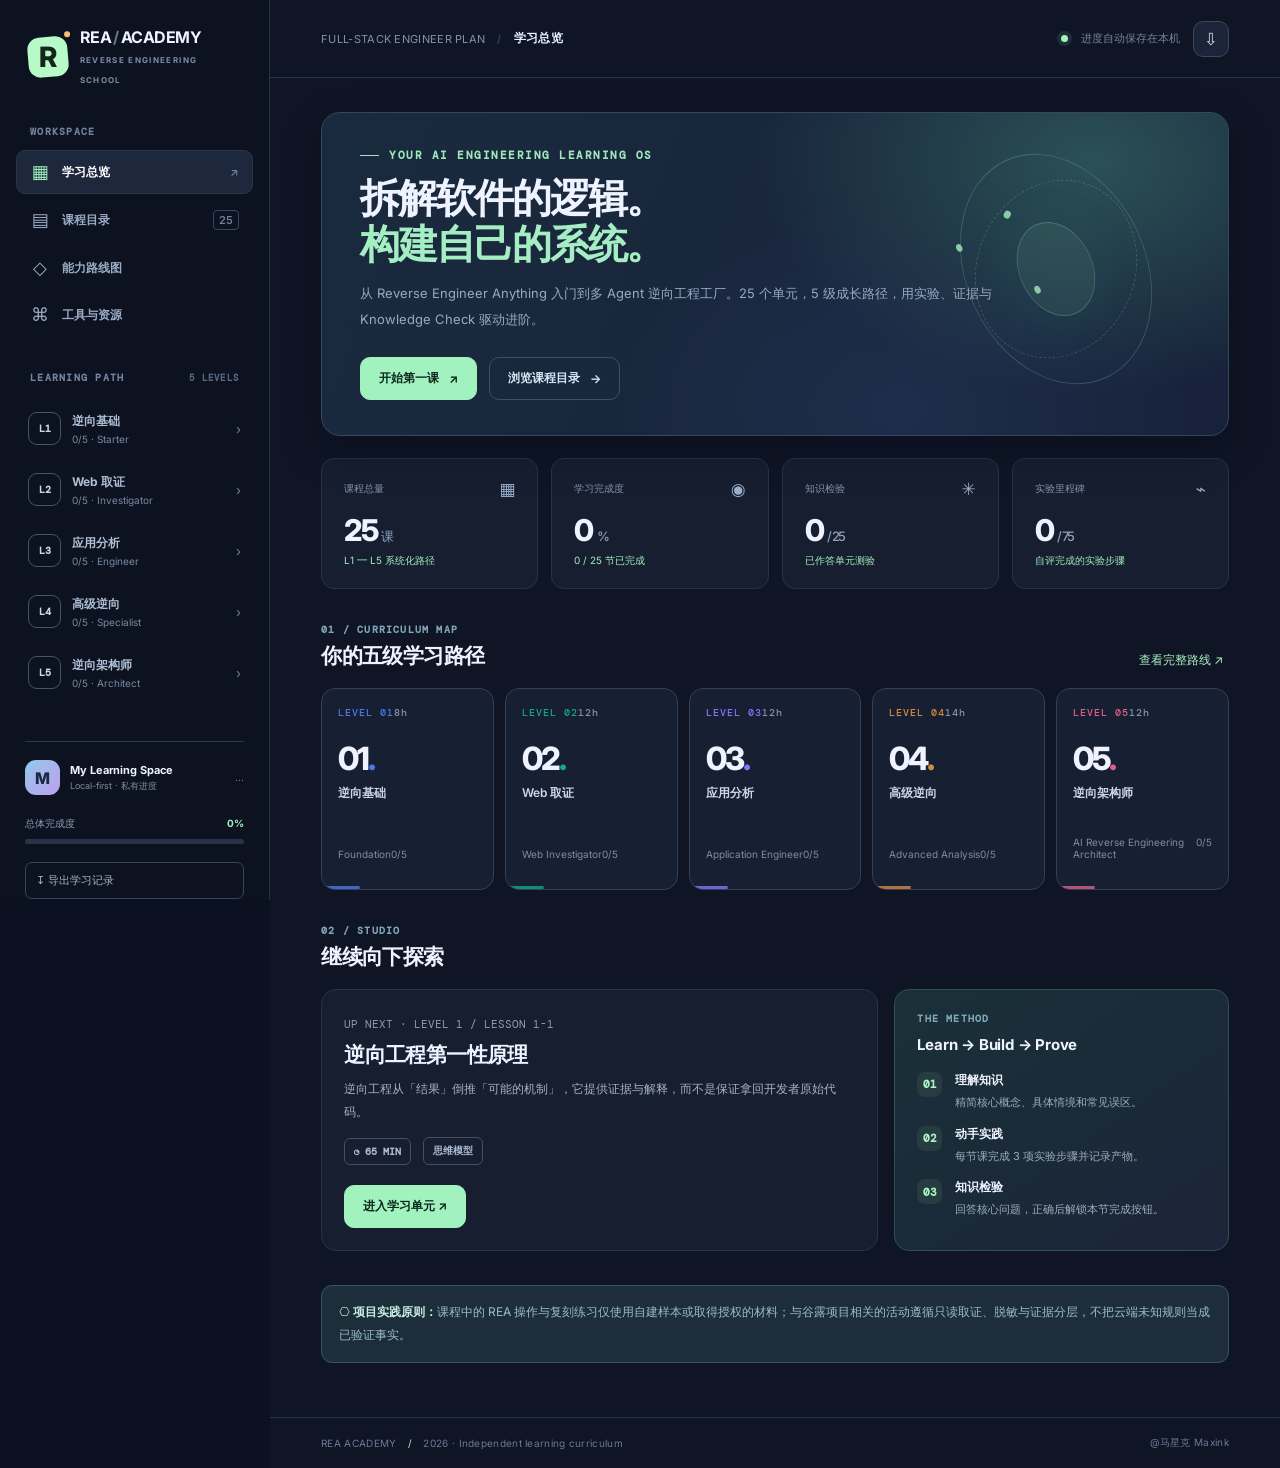
==== rea-academy/index.html @ 2c98427b "Persist open-ended study notes alongside learning progress" ====
<!doctype html>
<html lang="zh-CN">
<head>
  <meta charset="UTF-8" />
  <meta name="viewport" content="width=device-width, initial-scale=1, viewport-fit=cover" />
  <meta name="theme-color" content="#0c1222" />
  <meta name="description" content="REA Academy — 从逆向工程基础到 AI 逆向架构师，25 节课程、交互测验与实战进度管理。" />
  <title>REA Academy · AI 逆向工程学习工作台</title>
  <style>
@import url('https://fonts.googleapis.com/css2?family=DM+Mono:wght@400;500&family=Inter:wght@400;500;600;700;800&display=swap');
:root{--bg:#0b1120;--sidebar:#0c1220;--main:#0f1525;--card:#161e30;--card2:#192237;--border:#293348;--borderlight:#344158;--txt:#eef3ff;--muted:#9eabc2;--soft:#6e7e9a;--accent:#a1f2bf;--accent2:#85d8f2;--shadow:0 15px 40px #01040f40;font-family:Inter,system-ui,-apple-system,'PingFang SC','Microsoft YaHei',sans-serif;color:var(--txt);background:var(--bg)}
*{box-sizing:border-box}html{scroll-behavior:smooth}body{margin:0;min-width:320px}button,input{font:inherit}button{cursor:pointer}button:disabled{opacity:.45;cursor:not-allowed}a{color:inherit;text-decoration:none}strong,b{font-weight:700}h1,h2,h3,h4,p{margin:0}::selection{background:#a1f2bf;color:#0b1120}
.app-shell{display:grid;grid-template-columns:270px minmax(0,1fr);min-height:100vh}.sidebar{background:var(--sidebar);border-right:1px solid var(--border);height:100vh;position:sticky;top:0;display:flex;flex-direction:column;padding:27px 16px 20px;overflow-y:auto;scrollbar-width:thin}.brand{display:flex;align-items:center;gap:12px;padding:0 12px 38px;cursor:pointer}.brand-mark{width:40px;height:40px;border-radius:12px;background:#b7f9c7;color:#122719;font-size:28px;font-weight:800;display:grid;place-items:center;position:relative;transform:rotate(-5deg)}.brand-mark>span{transform:rotate(5deg)}.brand-mark i{position:absolute;right:-6px;top:-6px;width:10px;height:10px;border:2px solid var(--sidebar);background:#f9bd71;border-radius:50%}.brand-word b{font-size:16px;letter-spacing:-.5px;display:block}.brand-space{color:#6a7891;padding:0 2px}.brand-word small{font-size:8px;color:#7c8da7;letter-spacing:1.35px;font-weight:700}.sidebar-section-label,.sidebar-head{font:600 10px 'DM Mono',monospace;letter-spacing:1.25px;color:#73849e;padding:0 14px;margin-bottom:12px}.primary-nav{display:grid;gap:3px;margin-bottom:34px}.nav-link{width:100%;background:transparent;border:1px solid transparent;border-radius:9px;color:#9baac4;display:flex;align-items:center;gap:12px;padding:12px 13px;text-align:left;font-size:12px;font-weight:600}.nav-link:hover,.nav-link.active{background:#1d283d;color:#fff;border-color:#26354a}.nav-link.active .nav-ico{color:var(--accent)}.nav-ico{width:20px;font-size:18px;font-family:system-ui;font-weight:500;text-align:center;line-height:1}.nav-end,.nav-count{margin-left:auto;font-size:11px;color:#6e819f}.nav-count{border:1px solid #3a4660;padding:2px 5px;border-radius:4px}.sidebar-head{margin-bottom:16px;display:flex;align-items:center;justify-content:space-between}.sidebar-head small{font-size:9px;color:#586983}.sidebar-levels{display:grid;gap:4px}.side-level{padding:11px;border-radius:10px;display:flex;align-items:center;gap:11px;background:transparent;border:1px solid transparent;text-align:left;width:100%;color:#afbed5}.side-level:hover{background:#1a2437}.side-level.active{background:#1e2a3d;border-color:#32445d}.side-level-number{font:600 10px 'DM Mono',monospace;display:grid;place-items:center;width:33px;height:33px;min-width:33px;border:1px solid #47536c;border-radius:9px;color:#c9d8f0}.side-level.active .side-level-number{background:#a1f2bf;color:#0a2416;border-color:transparent}.side-level strong{font-size:12px;display:block}.side-level small{display:block;margin-top:3px;font-size:10px;color:#788aa3}.side-level .level-dot{margin-left:auto;color:#72839d;font-size:13px}.side-footer{margin-top:auto;padding:40px 9px 0}.mini-profile{border-top:1px solid #2c384c;padding-top:18px;display:flex;align-items:center;gap:10px}.avatar{width:35px;height:35px;border-radius:11px;background:linear-gradient(135deg,#92c9ec,#c09eed);color:#1c2740;display:grid;place-items:center;font-weight:800}.mini-profile b{font-size:11px;display:block}.mini-profile span{font-size:9px;color:#7f8ba4;display:block;margin-top:3px}.mini-arrow{margin-left:auto}.mini-progress{margin-top:22px}.mini-progress-title{display:flex;justify-content:space-between;font-size:10px;color:#8f9cb4;margin-bottom:8px}.mini-progress-title b{color:var(--accent)}.progress-track{height:5px;border-radius:10px;background:#28334a;overflow:hidden}.progress-track span{display:block;height:100%;width:0;background:linear-gradient(90deg,#7ebde6,#a1f2bf);border-radius:inherit;transition:width .4s}.backup-btn{margin-top:18px;background:transparent;border:1px solid #37445d;border-radius:7px;color:#a5b3ca;padding:10px;font-size:11px;width:100%;text-align:left}.backup-btn:hover{background:#243048;color:white}.main-wrap{min-width:0;display:flex;flex-direction:column;background:var(--main)}.topbar{height:78px;padding:0 clamp(20px,4vw,64px);border-bottom:1px solid var(--border);display:flex;align-items:center;justify-content:space-between;gap:20px;flex-shrink:0}.crumb{display:flex;align-items:center;gap:12px;font-size:11px;letter-spacing:.3px;color:#8191ab}.crumb strong{color:#e8efff;font-size:12px}.crumb-divider{color:#43516a}.top-actions{display:flex;gap:13px;align-items:center;font-size:11px;color:#73849c}.live-dot{height:7px;width:7px;border-radius:50%;background:#a3f4bc;box-shadow:0 0 0 4px #a3f4bc1b}.icon-button{border:1px solid #3c4860;background:#1b2438;border-radius:10px;color:#cad8ed;width:36px;height:36px;font-size:17px}.icon-button:hover{border-color:#93e8b3;color:white}.mobile-menu{display:none}.page-content{width:min(1370px,100%);padding:34px clamp(20px,4vw,64px) 54px;margin:auto;flex:1}.site-footer{display:flex;justify-content:space-between;gap:12px;align-items:center;color:#6b7a94;font-size:10px;padding:18px clamp(20px,4vw,64px);border-top:1px solid var(--border);letter-spacing:.3px}.footer-sep{color:#abf4c3;padding:0 8px}
.kicker{font:600 11px 'DM Mono',monospace;letter-spacing:1.5px;color:#9ee8ba;display:flex;gap:10px;align-items:center}.kicker:before{content:'';height:1px;background:#9ee8ba;width:19px}.h1{font-size:clamp(29px,3.1vw,49px);letter-spacing:-2px;line-height:1.17;margin:13px 0 12px;font-weight:800}.h1 em{font-style:normal;color:#a5edc2}.lede{font-size:13px;line-height:2;color:#99a9c1;max-width:720px}.hero{min-height:278px;border-radius:19px;background:radial-gradient(ellipse 480px 330px at 85% 15%,#2b5156 0%,transparent 70%),radial-gradient(ellipse 390px 280px at 64% 92%,#25345b88 0%,transparent 75%),linear-gradient(110deg,#1a2a3e,#17223a);border:1px solid #34475e;padding:35px 38px;position:relative;overflow:hidden;display:flex;align-items:stretch;box-shadow:var(--shadow)}.hero>*{position:relative;z-index:1}.hero-text{max-width:660px}.hero .h1{margin-top:13px}.hero-art{position:absolute;right:52px;top:36px;width:240px;height:240px;z-index:0;opacity:.8}.orbit{border:1px solid #a4e5d64b;position:absolute;border-radius:50%;inset:0;transform:rotate(-25deg) scaleX(.75)}.orbit:nth-child(2){inset:29px;border-style:dashed;transform:rotate(23deg) scaleX(.87)}.orbit:nth-child(3){inset:71px;background:#a3f5c41b;box-shadow:0 0 80px #63e0cf17;border-style:solid}.orbit:before{content:'';width:8px;height:8px;border-radius:50%;background:#a5efbf;display:block;position:absolute;left:10px;top:55px}.hero-actions{display:flex;gap:12px;margin-top:25px;flex-wrap:wrap}.btn{display:inline-flex;align-items:center;justify-content:center;gap:10px;border-radius:10px;padding:12px 18px;border:1px solid #3e4e64;color:#d7e4f5;background:#233046;font-size:12px;font-weight:700;transition:transform .2s,background .2s}.btn:hover{transform:translateY(-1px);background:#2b3a54}.btn.primary{color:#0d281e;background:#a1f2bf;border-color:#a1f2bf}.btn.primary:hover{background:#c2fbd1}.btn.ghost{background:#19293caa}.btn.sm{padding:8px 11px;font-size:11px}.btn[disabled]{cursor:not-allowed;transform:none}.row{display:flex;align-items:center;gap:12px}.row-between{display:flex;justify-content:space-between;align-items:center;gap:15px}.section{margin-top:34px}.section-top{margin-bottom:18px;display:flex;justify-content:space-between;align-items:flex-end;gap:12px}.eyebrow{font:600 10px 'DM Mono',monospace;letter-spacing:1.2px;color:#80a7b9}.section-title{font-size:21px;letter-spacing:-.6px;margin-top:6px}.link-text{color:#aceec4;background:transparent;border:0;font-size:12px}.link-text:hover{text-decoration:underline}.muted{color:var(--muted)}.tiny{font-size:11px}.mono{font-family:'DM Mono',monospace}.stat-grid{display:grid;grid-template-columns:repeat(4,1fr);gap:13px;margin-top:22px}.stat-card{border:1px solid var(--border);background:var(--card);border-radius:13px;padding:20px 22px;min-height:118px}.stat-top{display:flex;justify-content:space-between;align-items:center;font-size:10px;color:#8395b0}.stat-icon{font-size:17px;color:#99aecb}.stat-number{font-size:30px;font-weight:800;letter-spacing:-1.6px;margin-top:13px}.stat-unit{font-size:13px;color:#8ea1bb;margin-left:4px;font-weight:500}.stat-sup{font-size:10px;color:#a2efbb;margin-top:6px}.level-grid{display:grid;grid-template-columns:repeat(5,minmax(0,1fr));gap:11px}.level-card{border:1px solid #344057;background:#171f32;border-radius:14px;padding:17px 16px;text-align:left;color:inherit;min-height:202px;position:relative;display:flex;flex-direction:column;overflow:hidden;transition:transform .2s,border-color .2s}.level-card:hover{transform:translateY(-3px);border-color:#92dfb1}.level-card:after{content:'';height:3px;position:absolute;left:0;right:0;bottom:0;background:var(--level);opacity:.8;transform:scaleX(.22);transform-origin:left;transition:transform .3s}.level-card:hover:after{transform:scaleX(1)}.level-card .level-num{font:500 10px 'DM Mono',monospace;color:var(--level);letter-spacing:1px}.level-card .level-large{font-size:32px;margin-top:20px;letter-spacing:-2px;font-weight:800}.level-card .level-name{font-size:12px;color:#cbd6e8;margin-top:7px;font-weight:600}.level-card .level-meta{font-size:10px;color:#7b8da9;margin-top:auto;padding-top:24px;display:flex;justify-content:space-between}.level-pbar{height:3px;border-radius:4px;background:#2b3952;margin-top:9px}.level-pbar span{height:100%;display:block;border-radius:4px;background:var(--level)}.split-grid{display:grid;grid-template-columns:minmax(0,1.25fr) minmax(260px,.75fr);gap:16px}.panel{background:var(--card);border:1px solid var(--border);border-radius:15px;padding:22px}.panel-title{font-size:15px;font-weight:700;letter-spacing:-.2px}.panel-desc{font-size:12px;line-height:1.8;color:#9aaac3;margin-top:9px}.next-banner{display:flex;flex-direction:column;justify-content:space-between;gap:20px}.next-banner .small-label{color:#8f9db4;font-size:11px}.next-banner h3{font-size:21px;letter-spacing:-.6px;margin:9px 0}.next-banner p{font-size:12px;color:#a4b2c7;line-height:1.9}.next-banner .btn{align-self:start}.subpanel{background:linear-gradient(145deg,#1a3038,#1b2539);border:1px solid #2b5353}.tip-list{display:grid;gap:14px;margin-top:18px}.tip{display:flex;gap:13px;align-items:flex-start}.tip-number{width:25px;height:25px;background:#273c40;color:#adf5c7;border-radius:8px;font:600 11px 'DM Mono',monospace;display:grid;place-items:center;flex-shrink:0}.tip strong{display:block;font-size:12px}.tip p{font-size:11px;line-height:1.7;color:#9dacbf;margin-top:4px}.module-list{display:grid;gap:9px}.module-card{width:100%;background:#171f31;border:1px solid #2f3b50;display:flex;align-items:center;text-align:left;gap:13px;padding:15px 17px;border-radius:12px;color:#e7eeff;transition:background .2s,border-color .2s}.module-card:hover{border-color:#7dabac;background:#1d2c41}.module-code{color:#a2eabf;background:#263c45;border:1px solid #395c60;padding:8px 9px;font:600 11px 'DM Mono',monospace;border-radius:8px;flex-shrink:0}.module-main{flex:1;min-width:0}.module-main b{display:block;font-size:13px;overflow:hidden;text-overflow:ellipsis;white-space:nowrap}.module-main p{font-size:11px;color:#8c9db5;margin-top:6px;line-height:1.6;display:-webkit-box;-webkit-line-clamp:1;-webkit-box-orient:vertical;overflow:hidden}.module-tail{display:flex;align-items:center;gap:12px;color:#8da0bb;font-size:11px;flex-shrink:0}.done-dot{color:#a3efbe}.label-pill{font:600 10px 'DM Mono',monospace;display:inline-flex;align-items:center;padding:6px 9px;border:1px solid #405069;border-radius:6px;color:#aabbd3}.learning-header{padding-top:12px}.learning-header .meta{display:flex;align-items:center;flex-wrap:wrap;gap:12px;margin-bottom:14px;color:#a3b2c7;font-size:11px}.learning-layout{display:grid;grid-template-columns:minmax(0,1fr) 288px;gap:24px;margin-top:25px;align-items:start}.content-stack{display:grid;gap:18px}.learn-card{background:#171f32;border:1px solid #344158;border-radius:16px;padding:28px 30px}.learn-card h2{font-size:19px;letter-spacing:-.5px}.learn-card .under-title{color:#92a1ba;font-size:12px;line-height:1.9;margin-top:10px}.concept-list{display:grid;gap:13px;margin-top:23px}.concept{background:#1b263a;border:1px solid #314258;padding:18px;border-radius:11px}.concept .num{font:600 10px 'DM Mono',monospace;color:#a3eabf;letter-spacing:.8px}.concept h3{font-size:14px;margin:9px 0 8px}.concept p{font-size:12px;line-height:2;color:#a5b5ca}.case-study{border-left:3px solid #b2efc2;background:#223340;line-height:2;padding:16px 20px;color:#bfcee0;border-radius:0 10px 10px 0;font-size:12px;margin-top:18px}.case-study b{color:#d9f7df}.code-block{background:#0b1220;border:1px solid #33455e;color:#c0edce;border-radius:10px;font:12px/1.9 'DM Mono',monospace;padding:17px 20px;white-space:pre-wrap;overflow:auto;margin:18px 0 0}.section-step{font-size:10px;letter-spacing:1px;color:#a7edc1;font-weight:700;margin-bottom:11px}.lab-tasks{display:grid;gap:10px;margin-top:21px}.task{display:flex;align-items:flex-start;gap:10px;padding:14px;background:#1c273b;border:1px solid #34435b;border-radius:10px;cursor:pointer;font-size:12px;color:#bfcce0;line-height:1.8}.task input{accent-color:#a1f2bf;margin:4px 0 0;flex-shrink:0}.task:has(input:checked){border-color:#447361;background:#1c3334}.deliverable{margin-top:21px;padding:15px;border:1px dashed #4c6b68;background:#1c3038;border-radius:10px;font-size:12px;color:#a7bccc}.deliverable strong{color:#afeac4}.quiz-options{display:grid;gap:10px;margin-top:17px}.option{display:flex;align-items:center;gap:11px;text-align:left;border-radius:9px;padding:13px 15px;border:1px solid #3c4b62;background:#202c41;color:#c9d6e9;font-size:12px;width:100%;line-height:1.7}.option:hover{border-color:#94e8b5}.option.selected{border-color:#a4ecc0;background:#213e3a}.option.correct{border-color:#60ba81;background:#1b4432}.option.wrong{border-color:#e08281;background:#472b38}.option-index{width:23px;height:23px;min-width:23px;border-radius:7px;background:#314057;display:grid;place-items:center;font:600 10px 'DM Mono',monospace}.result-box{background:#253a3d;border:1px solid #456965;border-radius:10px;color:#bce8c6;padding:14px;font-size:12px;line-height:1.9;margin-top:17px}.result-box.bad{background:#392b36;border-color:#79505d;color:#eac6c9}.quiz-hint{color:#8394ac;font-size:11px;margin-top:13px;line-height:1.8}.side-study{position:sticky;top:25px;display:grid;gap:14px}.study-panel{border:1px solid #35455d;background:#192337;border-radius:14px;padding:19px}.study-panel h3{font-size:13px}.study-panel p{font-size:11px;color:#92a6bc;line-height:1.8;margin-top:8px}.study-ring{position:relative;width:112px;height:112px;margin:17px auto;display:grid;place-items:center;border-radius:50%;background:conic-gradient(#a1edbf var(--pct),#314057 0)}.study-ring:after{content:'';position:absolute;width:84px;height:84px;background:#192337;border-radius:50%}.study-ring b{z-index:1;font-size:26px}.study-ring small{z-index:1;position:absolute;font-size:9px;color:#9aadbd;transform:translateY(20px)}.study-progress-text{font-size:10px;color:#8496ad;text-align:center}.lesson-mini-nav{display:grid;gap:5px;margin-top:14px}.lesson-mini-nav button{background:none;border:0;text-align:left;color:#a5b5cc;padding:8px;border-radius:7px;font-size:11px;display:flex;gap:8px}.lesson-mini-nav button:hover{background:#243249;color:#e1f8e7}.lesson-mini-nav .ok{color:#a1f2bf}.next-lesson{font-size:11px;padding:12px;border-radius:10px;background:#223247;border:1px solid #344960;color:#bdd3e1;display:flex;justify-content:space-between;align-items:center;gap:10px;cursor:pointer}.next-lesson:hover{background:#2b3a50}.notice{background:#1d2e3a;border:1px solid #335762;border-radius:11px;padding:15px 17px;color:#9abccb;font-size:12px;line-height:1.9}.notice strong{color:#c4eee0}.notice.warning{background:#3c2a29;border-color:#745544;color:#e6c1a4}.search-input{width:100%;border:1px solid #405069;background:#1b273a;color:#fff;border-radius:9px;outline:none;padding:12px 14px;font-size:12px}.search-input:focus{border-color:#a6e7b8}.filters{display:flex;gap:8px;flex-wrap:wrap;margin:20px 0}.chip{background:#1e283b;color:#97a9c4;border:1px solid #35435a;border-radius:8px;padding:9px 12px;font-size:11px}.chip.active{background:#b5f1c9;color:#10271b;border-color:#b5f1c9}.roadmap-list{display:grid;gap:14px;margin-top:25px}.roadmap-item{display:grid;grid-template-columns:95px 1fr auto;align-items:center;gap:18px;border:1px solid #39455e;border-radius:15px;background:#172133;padding:22px 24px}.roadmap-big{font-size:37px;font-weight:800;letter-spacing:-2px}.roadmap-item h3{font-size:15px}.roadmap-item p{font-size:12px;line-height:1.8;color:#9eb0c6;margin-top:7px}.roadmap-tags{display:flex;gap:9px;margin-top:10px;flex-wrap:wrap}.roadmap-tags span{font-size:10px;color:#a4c3bf;background:#223940;border-radius:5px;padding:5px 8px}.resource-grid{display:grid;grid-template-columns:repeat(2,1fr);gap:13px;margin-top:24px}.resource{padding:22px;background:#172133;border:1px solid #344057;border-radius:13px;display:flex;gap:14px}.resource-icon{width:40px;height:40px;display:grid;place-items:center;background:#2a3a51;border-radius:11px;flex-shrink:0;font-size:20px;color:#b6ebcd}.resource h3{font-size:13px}.resource p{font-size:11px;line-height:1.8;color:#99a9be;margin:8px 0 12px}.resource a{font-size:11px;color:#b1eec6}.resource a:hover{text-decoration:underline}.utility-bar{display:flex;align-items:center;justify-content:space-between;gap:12px;flex-wrap:wrap;margin:20px 0}.empty{padding:40px;text-align:center;border:1px dashed #40536b;color:#9cacc5;border-radius:12px;font-size:12px}.toast{position:fixed;left:50%;bottom:24px;transform:translate(-50%,100px);opacity:0;pointer-events:none;background:#b7f4cf;color:#0e3220;box-shadow:0 15px 40px #0009;padding:13px 20px;border-radius:10px;z-index:100;font-size:12px;font-weight:700;transition:transform .25s,opacity .25s}.toast.show{opacity:1;transform:translate(-50%,0)}.scrim{display:none}.line{border:0;border-top:1px solid #37445a;margin:22px 0}.level-hero{border:1px solid #35465f;background:radial-gradient(circle at right top,#234e4e55,transparent 45%),#192337;border-radius:17px;padding:30px;margin-bottom:25px}.level-hero .h1{font-size:34px}.badge{font-size:10px;color:#b5f5ca;padding:5px 8px;border-radius:6px;border:1px solid #476c62;background:#27483e;font-weight:700}.assessment{margin-top:20px;border:1px solid #38534c;background:#1a2c31;border-radius:12px;padding:21px}.assessment h3{font-size:15px;margin-bottom:10px}.assessment p{font-size:12px;color:#a0b4c2;line-height:1.9}.assessment ul{font-size:12px;color:#b9cadd;line-height:2;padding-left:20px}.course-return{background:none;border:0;color:#b2eccc;font-size:12px;padding:0;margin:0 0 20px}.course-return:hover{text-decoration:underline}.icon-boost{font-size:16px;color:#a1f2bf}
@media (max-width:1200px){.level-grid{grid-template-columns:repeat(3,1fr)}.hero-art{right:-45px;opacity:.43}.hero-text{max-width:620px}.learning-layout{grid-template-columns:minmax(0,1fr) 255px}.stat-grid{grid-template-columns:repeat(2,1fr)}}
@media (max-width:1000px){.app-shell{grid-template-columns:220px 1fr}.sidebar{padding-left:10px;padding-right:10px}.brand-word b{font-size:13px}.page-content{padding-left:25px;padding-right:25px}.topbar{padding-left:25px;padding-right:25px}.learning-layout{grid-template-columns:1fr}.side-study{position:static;grid-template-columns:1fr 1fr}.hero{padding:30px}.hero-art{display:none}.stat-grid{grid-template-columns:repeat(2,1fr)}}
@media (max-width:720px){.app-shell{display:block}.sidebar{position:fixed;left:0;top:0;bottom:0;z-index:40;width:282px;transform:translateX(-110%);transition:transform .25s;box-shadow:8px 0 32px #0008}.sidebar.open{transform:translateX(0)}.scrim.show{display:block;position:fixed;inset:0;background:#0009;z-index:35}.topbar{height:62px;padding:0 17px}.mobile-menu{display:block}.crumb{font-size:9px}.crumb>span:first-child{display:none}.crumb-divider{display:none}.top-save{display:none}.page-content{padding:21px 15px 40px}.site-footer{padding:15px;font-size:9px}.hero{padding:27px 22px;min-height:280px}.h1{font-size:32px;letter-spacing:-1.1px}.hero .h1{font-size:30px}.lede{font-size:12px}.hero-actions{margin-top:23px}.stat-grid{gap:9px;margin-top:14px}.stat-card{padding:16px;min-height:103px}.stat-number{font-size:25px}.level-grid{grid-template-columns:repeat(2,1fr)}.level-card{min-height:175px}.level-card .level-large{margin-top:13px}.split-grid,.resource-grid{grid-template-columns:1fr}.learn-card{padding:21px 18px}.learning-layout{margin-top:15px}.side-study{grid-template-columns:1fr}.roadmap-item{grid-template-columns:62px 1fr;gap:12px;padding:18px}.roadmap-item .btn{grid-column:2;justify-self:start}.roadmap-big{font-size:28px}.module-card{padding:13px 11px}.module-tail>span:first-child{display:none}.module-code{font-size:9px;padding:6px}.section{margin-top:27px}.section-title{font-size:18px}.site-footer>span:first-child{max-width:62%}}
@media (max-width:390px){.level-grid{grid-template-columns:1fr 1fr}.level-card{padding:12px;min-height:165px}.level-card .level-large{font-size:27px}.brand{padding-bottom:23px}.hero .h1{font-size:27px}}
@media(prefers-reduced-motion:reduce){*{scroll-behavior:auto!important;transition:none!important}}

  </style>
</head>
<body>
  <div class="app-shell">
    <aside class="sidebar" id="sidebar">
      <div class="brand" role="link" tabindex="0" data-action="home" aria-label="回到学习首页">
        <div class="brand-mark"><span>R</span><i></i></div>
        <div class="brand-word"><b>REA<span class="brand-space">/</span>ACADEMY</b><small>REVERSE ENGINEERING SCHOOL</small></div>
      </div>
      <div class="sidebar-section-label">WORKSPACE</div>
      <nav class="primary-nav" aria-label="主导航">
        <button class="nav-link" data-view="home"><span class="nav-ico">▦</span>学习总览 <span class="nav-end">↗</span></button>
        <button class="nav-link" data-view="curriculum"><span class="nav-ico">▤</span>课程目录 <span class="nav-count">25</span></button>
        <button class="nav-link" data-view="roadmap"><span class="nav-ico">◇</span>能力路线图</button>
        <button class="nav-link" data-view="resources"><span class="nav-ico">⌘</span>工具与资源</button>
      </nav>
      <div class="sidebar-head"><span>LEARNING PATH</span><small>5 LEVELS</small></div>
      <div id="sidebar-levels" class="sidebar-levels"></div>
      <div class="side-footer">
        <div class="mini-profile"><div class="avatar">M</div><div><b>My Learning Space</b><span>Local-first · 私有进度</span></div><span class="mini-arrow">⋯</span></div>
        <div class="mini-progress"><div class="mini-progress-title"><span>总体完成度</span><b id="side-progress-label">0%</b></div><div class="progress-track"><span id="side-progress-bar"></span></div></div>
        <button class="backup-btn" data-action="export">↧ 导出学习记录</button>
      </div>
    </aside>

    <div class="main-wrap">
      <header class="topbar">
        <button class="mobile-menu icon-button" data-action="menu" aria-label="打开菜单">☰</button>
        <div class="crumb"><span>FULL-STACK ENGINEER PLAN</span><span class="crumb-divider">/</span><strong id="crumb-name">学习总览</strong></div>
        <div class="top-actions"><span class="live-dot"></span><span class="top-save">进度自动保存在本机</span><button class="icon-button" data-action="export" title="导出进度" aria-label="导出学习进度">⇩</button></div>
      </header>
      <div class="page-content" id="page-content" tabindex="-1"><section class="hero"><div class="hero-text"><div class="kicker">YOUR LEARNING OS · FALLBACK CONTENT</div><h1 class="h1">拆解软件的逻辑。<br><em>构建自己的系统。</em></h1><p class="lede">欢迎来到 REA Academy。25 节课程，5 级成长路径：从逆向工程基础到 AI 逆向架构师。</p><p class="lede" style="margin-top:12px">当前页面正在加载课程交互功能。如果长期停留在此页面，请使用普通浏览器打开在线网址，并允许 JavaScript 运行。</p></div></section><section class="section"><div class="section-top"><div><div class="eyebrow">COURSE MAP</div><h2 class="section-title">五级课程总览</h2></div></div><div class="level-grid"><div class="panel"><b>L1 · 基础使用者</b><p>逆向基础、环境、CLI/MCP、安全边界</p></div><div class="panel"><b>L2 · Web 逆向分析师</b><p>浏览器、网络、JS、业务规则与取证</p></div><div class="panel"><b>L3 · 应用逆向工程师</b><p>JS、Electron、.NET 与程序结构</p></div><div class="panel"><b>L4 · 高级逆向工程师</b><p>原生二进制、动态分析、移动应用</p></div><div class="panel"><b>L5 · AI 逆向架构师</b><p>多 Agent、证据治理、自动化复现与验收</p></div></div></section></div>
      <footer class="site-footer"><span>REA ACADEMY <span class="footer-sep">/</span> 2026 · Independent learning curriculum</span><span>@马星克 Maxink</span></footer>
    </div>
  </div>
  <div class="scrim" id="scrim"></div>
  <div class="toast" id="toast" role="status" aria-live="polite"></div>
  <input type="file" id="import-file" hidden accept="application/json,.json" />
  <script>
// REA Academy v1 · course content uses original educational examples and public documentation.
const LEVELS = [
  {id:1,name:'逆向基础',en:'Foundation',role:'Starter',duration:'8h',color:'#4D79E8',mission:'从零理解 REA，建立可重跑的分析环境与证据意识。',capstone:'在自建 JavaScript 小项目上完成一次本地分析并保留证据。',deliver:'环境报告 · 分析结果 · 风险边界',threshold:70},
  {id:2,name:'Web 取证',en:'Web Investigator',role:'Investigator',duration:'12h',color:'#13A78B',mission:'看懂网页、接口、前端规则与业务状态，把观察变成规格。',capstone:'分析一个授权测试站点的「项目关闭」功能并生成验收包。',deliver:'功能矩阵 · 字段字典 · API 契约 · 测试用例',threshold:75},
  {id:3,name:'应用分析',en:'Application Engineer',role:'Engineer',duration:'12h',color:'#8A72F9',mission:'研究 JS / Electron / .NET 结构，找到具体功能的模块与调用路径。',capstone:'分析自建 Electron 搜索功能，独立复现并测试。',deliver:'模块图 · 函数追踪 · 代码 · 自动测试',threshold:80},
  {id:4,name:'高级逆向',en:'Advanced Analysis',role:'Specialist',duration:'14h',color:'#D68A42',mission:'理解二进制、移动端与运行时证据，正确选择专业分析引擎。',capstone:'分析一个合法使用的开源原生或 Android 示例，写出函数/行为证据报告。',deliver:'二进制概览 · 调用图 · 假设验证报告',threshold:85},
  {id:5,name:'逆向架构师',en:'AI Reverse Engineering Architect',role:'Architect',duration:'12h',color:'#E16088',mission:'将取证、分析、开发和验收组成可复用的 Agent 工厂。',capstone:'Gllue Local 试点：检索候选人 → 记录沟通 → 更新信息 → 变更招聘阶段。',deliver:'Playbook · Evidence Registry · E2E 报告 · 项目复盘',threshold:90},
];

const COURSES = [
{
 id:'1-1',level:1,title:'逆向工程第一性原理',minutes:65,tag:'思维模型',intro:'逆向工程从「结果」倒推「可能的机制」，它提供证据与解释，而不是保证拿回开发者原始代码。',
 concepts:[
 ['黑盒与白盒','黑盒只能观察输入、输出与可见行为；白盒拥有源码或内部结构。实际项目往往是灰盒：能看见网页脚本，却看不见私有后端。'],
 ['静态与动态','静态分析不运行目标：阅读程序文件、依赖和符号；动态分析观察真实执行过程、网络和状态变化。两种证据要相互印证。'],
 ['Decompile → Understand → Recreate','先提取可读线索，再沿证据解释功能，最后针对自己的技术栈独立实现。反编译的伪代码不等于原始源码。']
 ],example:'场景：看见「关闭项目」按钮。黑盒能观察弹窗与保存后的状态；静态分析可能发现状态枚举；真正的服务端保存逻辑仍需单独验证。',lab:['为一个常用应用列出 3 个可观察行为','分别标注每个行为属于静态/动态/未知证据','写一句话解释为何「页面可见」不等于「后端已知」'],deliver:'一页黑盒/灰盒/白盒证据对照表',quiz:{q:'REA 分析一套应用后，哪个结论最可靠？',options:['必然恢复原始源码','能形成有来源、有边界的行为和结构分析','一定能读取云端私有数据库'],a:1,why:'REA 的设计强调可复查证据，不声称自动克隆应用或恢复原始源码。'}
},
{
 id:'1-2',level:1,title:'本地环境与安全安装',minutes:95,tag:'环境配置',intro:'先诊断，再安装。工具链的版本、系统和权限边界，决定后续分析是否可信。',
 concepts:[
 ['运行要求','按官方 README 核验 macOS、Linux、Windows 的支持范围，以及 Node.js 最低版本；Windows 原生分析支持有实验性限制。'],
 ['Dry-run 原则','先看会更改哪些 MCP/Skill 配置和外部依赖；审查官方来源、执行权限、备份与回滚方法。'],
 ['Doctor','使用 doctor 与 capabilities/providers 等诊断输出判断核心 CLI、Agent 注册与可选原生引擎是否就绪。']
 ],example:'建议只在自建测试环境执行：node -v；npx -y rea-agents@latest doctor --json。安装前先人工审阅当前发行版与依赖。',code:'node -v\nnpx -y rea-agents@latest doctor --json\nnpx -y rea-agents@latest setup --dry-run',lab:['记录系统与 Node 版本','检查 REA 官方发行信息与 setup dry-run','把计划修改的文件路径写入配置备份清单'],deliver:'environment-baseline.md 与 setup-dry-run.txt',quiz:{q:'正式接入 REA 前，最重要的第一步是什么？',options:['直接在生产环境全局安装','先检查版本、权限及配置变更计划','把所有 Agent 配置删掉重装'],a:1,why:'先形成可回滚的基线，才能避免污染原有工作台。'}
},
{
 id:'1-3',level:1,title:'CLI、MCP 与 Skill',minutes:100,tag:'Agent 集成',intro:'把「工具在哪里运行」与「Agent 如何调用它」拆开理解，才能排查集成问题。',
 concepts:[
 ['CLI','命令行接口由操作系统终端调用，适合脚本化和本地分析。'],
 ['MCP','Model Context Protocol 将可调用能力暴露给兼容客户端；MCP 注册正确不代表目标分析 provider 一定可用。'],
 ['Skill','Skill 告诉 Agent 何时使用、怎样组合工具。它是使用策略，不是底层分析引擎。']
 ],example:'WorkBuddy 负责制定任务；Codex 通过 MCP / CLI 调用 REA；REA 输出证据，然后再交给 Codex 编码。',code:'npx -y rea-agents@latest setup\nnpx -y rea-agents@latest doctor --json',lab:['画出 WorkBuddy → Codex → REA 的调用路径','列出 MCP 未注册与 Provider 未就绪的区别','定义一次 CLI 调用成功的验收条件'],deliver:'integration-map.md',quiz:{q:'仅复制 REA Skill 文件，是否保证 MCP 工具已经可调用？',options:['是','否，还需检查注册与实际调用','只有 Windows 需要检查'],a:1,why:'Skill、MCP 注册、分析引擎就绪是不同的验收环节。'}
},
{
 id:'1-4',level:1,title:'能力目录与工具选型',minutes:85,tag:'Tooling',intro:'逆向工具按目标格式选型，而不是每看到一个软件就调用最重的二进制工具。',
 concepts:[
 ['输入类型','先分清 URL、网页捕获、JS 项目、Electron 包、.NET 程序、APK、原生 PE/ELF/Mach-O。'],
 ['Provider','REA 会通过不同分析器处理目标；Hopper/Ghidra 面向某些原生二进制任务，普通 JavaScript 不需要先装它们。'],
 ['最小充分工具','工具越重，安装成本、误差、运行权限和证据维护成本通常越高。先做低风险、可解释的分析。']
 ],example:'谷露 SaaS URL → 先浏览器观察与 Network；自建 Electron App → 结构/资源分析；本地原生程序 → 原生 Provider。',lab:['为 URL / JS / APK / EXE 各匹配最合适的入口','解释何时不应使用 Hopper','设计一个工具失败时的降级方案'],deliver:'tool-selection-matrix.md',quiz:{q:'分析一个普通 JavaScript 项目，应该先做什么？',options:['购买原生反编译器','读取结构、依赖与可用 Source Map','直接猜测私有后端数据库'],a:1,why:'JS 结构分析往往比原生二进制反编译更直接。'}
},
{
 id:'1-5',level:1,title:'证据语言与授权边界',minutes:75,tag:'Evidence',intro:'高质量逆向分析的底层资产不是截图数量，而是每个结论都能追溯到可信证据。',
 concepts:[
 ['Observed','亲自从授权环境中看到的页面/请求/测试行为；保存时间、步骤、上下文与版本。'],
 ['Inferred / Unknown','静态代码线索与模型解释通常只是推断；没有证据支持的部分应标为 Unknown，并明确下一次实验。'],
 ['最小数据与授权','只分析自己有权访问的目标，避免抓取候选人真实个人资料、Cookie、Token；不可绕过登录或拷贝受保护源码。']
 ],example:'「前端限制 20 字」是 OBSERVED；「服务端也限制 20 字」仍是 UNKNOWN，直到有授权测试响应证明。',lab:['给 5 条混合陈述标注 OBSERVED / INFERRED / UNKNOWN','为每条证据指定 ID、来源和时间','列出测试数据脱敏与退出条件'],deliver:'evidence-ledger.csv',quiz:{q:'浏览器有必填提示，就能断言后端也有同样规则吗？',options:['能','不能，必须另行验证','只有使用 Chrome 时能'],a:1,why:'前端行为不能替代服务端的独立证据。'}
},
{
 id:'2-1',level:2,title:'Web 观察与 CDP 探针',minutes:130,tag:'Web',intro:'把页面操作转成可复跑的实验，让每次点击都能追踪输入、状态和输出。',
 concepts:[
 ['页面状态','记录 URL、DOM、可见文本、交互控件、禁用态、错误提示和是否需要登录。'],
 ['CDP / Playwright','CDP 是调试协议，Playwright 可以封装可重复的点击、等待、断言和网络记录。'],
 ['状态覆盖','正常、空值、边界值、无权限、重复操作和撤销操作，构成最小行为测试矩阵。']
 ],example:'对关闭项目弹窗记录打开前状态、可选原因、按钮是否置灰以及提交后列表状态。',lab:['在自建测试站完成一次浏览器取证','记录 DOM 截图与事件步骤','用 Playwright 对关闭弹窗写可重复测试'],deliver:'web-observation.md + screenshot',quiz:{q:'只有一张表单截图时，哪些信息通常尚未被验证？',options:['控件大致布局','提交成功后的持久化和错误路径','页面上显示的字段名称'],a:1,why:'静态截图不能证明交互规则与持久化结果。'}
},
{
 id:'2-2',level:2,title:'Network 与 API 契约',minutes:145,tag:'Network',intro:'把请求日志转为可供开发和测试使用的接口契约，不要把 HTTP 层成功误读成业务成功。',
 concepts:[
 ['请求结构','Method、Path、Query、Headers、Body、Status、响应 Schema 与调用时机。'],
 ['业务语义','200 不一定是业务成功，4xx 也需区分认证、校验和资源状态错误。'],
 ['敏感信息','HAR 可能含 Authorization、Cookie、个人资料与租户 ID；分享前必须脱敏并限定保存范围。']
 ],example:'POST /projects/{id}/close 的响应可能返回 ok:false；记录成功/失败的语义必须检查响应体和页面状态。',lab:['在自建 API 上抓取成功与失败响应','整理最小的 Request/Response Schema','设计脱敏保存 HAR 的检查表'],deliver:'api-contract.md',quiz:{q:'HTTP 返回 200，而 JSON body 为 {ok:false}，你应该记录什么？',options:['业务成功','HTTP 成功但业务失败','不记录'],a:1,why:'HTTP 状态和业务状态需要分开判定。'}
},
{
 id:'2-3',level:2,title:'JavaScript Bundle 与路由追踪',minutes:145,tag:'JavaScript',intro:'理解生产前端常被打包、压缩和分块的原因，追踪一条功能从页面到请求的线索。',
 concepts:[
 ['Bundle / Chunk','框架可能将代码拆成动态 Chunk，源码名称可能丢失；仅凭文件名猜业务是不可靠的。'],
 ['Source Map','Source Map 在可用时可以辅助恢复映射，但不存在或失效时不能假装已有源码。'],
 ['事件追踪','从按钮事件、状态管理到 API Client、请求入口形成一张调用和证据图。']
 ],example:'搜索项目关闭按钮绑定的 handler，找到状态枚举与请求构造器后，用真实交互验证其运行路径。',lab:['用自建 Vite 网站生成压缩 Bundle','对比有/无 Source Map 的分析体验','写出一条按钮到 fetch 的函数链'],deliver:'feature-trace.md',quiz:{q:'静态代码中出现某个 API 调用，是否证明用户这次操作会触发它？',options:['一定会','不一定，要结合运行时证据','只有代码压缩后才会'],a:1,why:'静态可达路径不等于实际执行路径。'}
},
{
 id:'2-4',level:2,title:'业务规则与状态机',minutes:135,tag:'Workflow',intro:'把模糊的流程描述转为状态、事件、前置条件、转移与异常处理。',
 concepts:[
 ['状态机','定义状态集合、允许事件与转移；识别不可逆操作和回退动作。'],
 ['决策表','将角色、状态、字段条件映射到是否允许提交及应显示的错误。'],
 ['端到端断点','页面能点不代表业务完成；还要验证任务、主表与关联记录的一致性。']
 ],example:'项目 OPEN → CLOSED 需要原因；CLOSED → OPEN 需要重开动作；「再次关闭」应形成明确结果。',lab:['画一张项目关闭/开启状态机','写 6 行边界情形决策表','标注哪些规则仍需补证'],deliver:'state-machine.md + decision-table.csv',quiz:{q:'状态机的「转移条件」用于说明什么？',options:['UI 颜色','在什么条件下允许从状态 A 进入状态 B','数据库一定有几张表'],a:1,why:'转移条件将业务规则变成可验证的行为要求。'}
},
{
 id:'2-5',level:2,title:'规格复原与 E2E 验收',minutes:165,tag:'Acceptance',intro:'从「我看见了」走向「别人可以复验」，必须实现证据、需求、代码和测试的双向映射。',
 concepts:[
 ['功能矩阵','按 Feature ID 记录功能、输入输出、角色、证据来源、实现状态与测试覆盖。'],
 ['契约与追踪','规则应映射到 API、字段、验证用例及差异；未知项不能悄悄变成默认需求。'],
 ['Golden Cases','使用一套稳定的授权测试样例，同时运行原站观察与本地实现，比较预期状态。']
 ],example:'F-JOB-003「关闭项目」→ EV-305 状态线索 → SPEC-033 条件 → TEST-JOB-006 重复关闭测试。',lab:['为一个业务功能完成证据映射','开发至少 5 个 E2E 测试','提交原站与本地差异报告'],deliver:'traceability-matrix.csv + e2e-report.html',quiz:{q:'哪种证据足以宣布一条业务链路闭合？',options:['页面能打开','表和 API 已创建','成功与失败路径、状态持久化、关键关联均通过验收'],a:2,why:'闭环以行为和持久化的证据为准，而不是文件/表数量。'}
},
{
 id:'3-1',level:3,title:'应用包格式与资源清单',minutes:120,tag:'Artifacts',intro:'学会从交付物反推资源组织方式，优先识别入口与模块，而非无目标地翻遍所有文件。',
 concepts:[
 ['ASAR / ZIP','Electron 通常把应用代码、静态资源封入 ASAR；需要区分打包文件与原生 Add-on。'],
 ['Manifest','从元数据理解入口点、版本、平台、权限与依赖，记录哈希确保分析对象未变化。'],
 ['可执行与资产','资源文件、前端 JS、共享库与原生二进制应分开处理。']
 ],example:'自建 Electron App：检查 package.json 的 main 入口，再把 renderer JS、preload 和资源分组。',lab:['构建一个测试 Electron 包','输出目录、入口和文件类型列表','记录 SHA-256 与分析版本'],deliver:'artifact-inventory.json',quiz:{q:'Electron 的 ASAR 通常主要用于什么？',options:['将应用资源和脚本打包','作为云端数据库','模拟 TCP 请求'],a:0,why:'ASAR 是 Electron 常见的应用资源归档格式。'}
},
{
 id:'3-2',level:3,title:'依赖图与 Feature Trace',minutes:155,tag:'Trace',intro:'从全量代码清单收敛到与具体功能相关的少数模块和证据。',
 concepts:[
 ['Module Graph','Import 关系揭示静态依赖，但不会自动说明真实执行频率。'],
 ['Feature Trace','从用户触发点、状态、业务服务与存储入口追踪一条完整路径。'],
 ['证据分层','静态分析结果需要 runtime 观察或测试验证，尤其是多条件分支。']
 ],example:'搜索「收藏」功能时，定位 renderer 的事件，追踪共享 service 和持久化 adapter。',lab:['给自建 JS 项目绘制依赖图','追踪一个功能的 4 个模块节点','写出无法确定的分支及验证策略'],deliver:'feature-dependency-graph.md',quiz:{q:'Module Graph 能直接证明什么？',options:['所有分支每次都会运行','源码中可分析到的静态依赖关系','服务器从不报错'],a:1,why:'静态依赖不能代替运行时路径证据。'}
},
{
 id:'3-3',level:3,title:'Electron 的 Main / Renderer / Preload',minutes:135,tag:'Electron',intro:'理解 Electron 进程边界与 IPC，才能正确判断数据从前端进入本机能力的位置。',
 concepts:[
 ['Main Process','主进程管理应用生命周期、本机资源与窗口。'],
 ['Renderer','渲染进程承载 UI；安全设计中不应把所有本机能力直接暴露给不可信网页。'],
 ['Preload / IPC','preload 可提供有限桥接 API，IPC 负责跨进程通信；还要检查权限验证。']
 ],example:'renderer 调用 window.api.search() → preload 转发 IPC → main 读取本地索引并返回。',lab:['构建三层 Electron 最小示例','画出一次搜索 IPC 数据流','检查输入校验与权限边界'],deliver:'electron-architecture.md',quiz:{q:'Electron 中 Renderer 调用本机功能的常见安全路径是？',options:['Renderer → Preload → IPC → Main','Renderer → CSS → OS Kernel','没有进程边界'],a:0,why:'隔离渲染进程并经受控 IPC 暴露本机功能，是常见的设计模式。'}
},
{
 id:'3-4',level:3,title:'.NET Assembly 与 CIL',minutes:120,tag:'.NET',intro:'托管程序与原生程序在结构和分析方法上不同。先识别元数据与中间语言，再阅读方法之间的关系。',
 concepts:[
 ['程序集元数据','Assembly 通常携带类型、方法及引用元数据，可用于建立结构轮廓。'],
 ['CIL / IL','托管代码可能编译为中间语言；反编译视图只是辅助理解的重建表示。'],
 ['NativeAOT','并非所有 .NET 程序都适合 IL 分析：NativeAOT 和混合模式存在不同边界。']
 ],example:'对自己编译的 HelloWorld 程序，对照 C# 源码、IL 指令与反编译结果。',lab:['编译一个简单 .NET 项目','记录方法签名与调用','列出托管与原生分析差异'],deliver:'dotnet-analysis-notes.md',quiz:{q:'反编译器生成的 C# 风格代码，应该怎样使用？',options:['当作原作者完全相同的源码','作为需复核的语义重建','当作数据库文件'],a:1,why:'名称、控制流和优化都可能与原代码不同。'}
},
{
 id:'3-5',level:3,title:'Evidence → 独立实现',minutes:190,tag:'Recreate',intro:'把分析结果转成可以实现和验收的需求，不把别人的受保护代码原样复制到新工程。',
 concepts:[
 ['Evidence-first PRD','每个关键需求都标注来源、适用范围、测试条件及未决假设。'],
 ['独立实现','依据观察到的公开行为与合法分析结论，使用自己的框架、命名和组件实现。'],
 ['差异驱动迭代','用错误案例和回归测试决定下一轮优先级，而非凭代码生成量衡量进度。']
 ],example:'实现自建 Electron 搜索：搜索栏、结果过滤、空结果、持久化历史、错误提示。',lab:['写出基于证据的功能 PRD','独立开发功能并运行测试','形成差异清单与修复回归记录'],deliver:'implementation-recap.md + tests',quiz:{q:'Agent 写完代码后，哪一步能降低「看起来像但行为不对」风险？',options:['只看代码行数','运行 Golden Cases 并检查差异','增加首页动画'],a:1,why:'运行可重复的行为验证，才能判断真实一致性。'}
},
{
 id:'4-1',level:4,title:'二进制语言与文件格式',minutes:125,tag:'Binary',intro:'建立足够理解专业逆向工具的机器层模型，而不是死记汇编指令。',
 concepts:[
 ['PE / ELF / Mach-O','Windows、Linux、macOS 常见可执行格式，节、段、导入、符号的组织各不相同。'],
 ['ISA 与 ABI','CPU 指令集决定机器指令语义，ABI 定义参数传递、调用约定及栈等约束。'],
 ['符号与地址','编译优化和符号剥离会让源码函数难以一对一重建。']
 ],example:'对自己编译的 C 程序比较 Debug/Release 下的函数数量、符号和控制流。',lab:['识别一个开源测试二进制的格式和架构','标注入口、导入项与符号可见性','对比优化前后差异'],deliver:'binary-inventory.md',quiz:{q:'为什么反编译伪代码不一定等于原始源码？',options:['编译优化与符号丢失','所有反编译器会随机构造代码','所有程序都用同一种 ABI'],a:0,why:'从机器码到高级语言的映射通常不是唯一的。'}
},
{
 id:'4-2',level:4,title:'Ghidra / Hopper 与调用图',minutes:235,tag:'Native',intro:'掌握函数清单、交叉引用和控制流，理解 REA 如何协调本地原生分析 Provider。',
 concepts:[
 ['Function Inventory','提取函数、字符串、导入导出、伪代码和汇编窗口，逐步收敛目标。'],
 ['Call Graph / Xref','Callers/Callees 与交叉引用帮助定位某一行为影响的代码路径。'],
 ['Provider 限制','Ghidra 与 Hopper 的支持版本、平台和许可不同；诊断显示 ready 才能运行相应深度功能。']
 ],example:'使用开源 C 小工具分析一个输入解析函数，比较函数调用者与被调用者。',lab:['在合法测试程序中定位字符串引用','查看目标函数的调用关系','对伪代码与测试结果进行交叉验证'],deliver:'function-dossier.md',quiz:{q:'想从一个函数追踪「谁调用了它」，哪个线索最直接？',options:['Cross References / Callers','网页 CSS','HTML Meta Description'],a:0,why:'交叉引用与调用图专门记录代码之间的引用和调用线索。'}
},
{
 id:'4-3',level:4,title:'动态证据与执行路径',minutes:135,tag:'Runtime',intro:'静态存在不代表实际触发；用受控实验把「有这段代码」与「这段代码运行了」区分开。',
 concepts:[
 ['受控环境','使用隔离样本、低权限运行和无敏感信息的输入，确保实验可恢复。'],
 ['执行证据','运行时日志、事件序列和进程行为可以辅助确认具体路径。'],
 ['因果与相关','网络请求和某次 UI 点击同时出现，不代表存在一条明确的直接调用关系。']
 ],example:'设置两组输入触发不同分支，对比日志与返回值，而非仅阅读 if 条件。',lab:['构造可控制的双分支测试程序','记录各分支的观察证据','标注静态可达但未触发的路径'],deliver:'runtime-experiment.md',quiz:{q:'一个函数静态存在于应用里，意味着用户每次操作都会调用吗？',options:['意味着','不意味着，需要执行证据','只有原生应用才意味着'],a:1,why:'代码存在不等于执行，动态证据需要独立采集。'}
},
{
 id:'4-4',level:4,title:'Android APK 与 Flutter',minutes:160,tag:'Mobile',intro:'从 Android 包体理解应用清单、Dex、资源和本地库，并识别跨平台框架的特殊边界。',
 concepts:[
 ['APK / Manifest','分析 APK 资源、权限声明、组件配置等静态证据。'],
 ['Dex 与 JNI','Java/Kotlin 逻辑可在 Dex 内，native 代码可能位于 .so 库；不同形式使用不同工具。'],
 ['Flutter','Flutter 应用可能采用不同于传统 Android 的代码组织和编译方式，不能套用单一 Dex 逆向流程。']
 ],example:'分析自行构建的演示 APK，映射「打开设置页面」所涉及的 Activity 与资源。',lab:['列出应用清单与声明权限','追踪一个资源或入口组件','明确声明权限与实际调用之间的证据差异'],deliver:'android-structure-map.md',quiz:{q:'Manifest 声明某权限是否证明应用实际用过它？',options:['是','否，需要运行时或代码路径证据','只要有图标就证明'],a:1,why:'声明权限不等于实际调用。'}
},
{
 id:'4-5',level:4,title:'特殊格式与网络证据',minutes:185,tag:'Specialty',intro:'掌握 WASM、SQLite、PCAP、固件与 EVM 方向的选型边界，成为能选择工具的分析工程师。',
 concepts:[
 ['WASM / SQLite','WASM 有自己的模块和指令结构；SQLite 文件用于本地数据结构研究，但必须确保有访问授权。'],
 ['PCAP / 协议','网络捕获侧重数据包与协议层事实，不能凭数据包直接推断完整业务意图。'],
 ['Firmware / EVM','固件与链上合约字节码需要不同解析器，切忌把单一工具描述为万能。']
 ],example:'对自建 SQLite 测试库记录表结构，再与应用实际写入行为对照。',lab:['为 5 种文件格式选合适的分析路线','分析一个脱敏的 SQLite 测试库','列出两类不可从静态文件确认的运行时结论'],deliver:'specialty-routing-table.md',quiz:{q:'拿到 SQLite 文件后，能否直接证明某业务规则每次都执行？',options:['能','不能，库结构与运行时行为不同','只要有主键就可以'],a:1,why:'存储结构不包含所有业务执行条件。'}
},
{
 id:'5-1',level:5,title:'Multi-Agent 任务编排',minutes:125,tag:'Orchestration',intro:'让 Agent 专注不同职责，明确写入所有权和依赖关系，减少重复分析与并发冲突。',
 concepts:[
 ['任务 DAG','把采集、分析、规格、开发、验收建成有前置条件的任务图。'],
 ['MapReduce','可对互不依赖的页面/模块并行取证，再将证据统一去重与归并。'],
 ['写入隔离','相同文件或数据库 schema 尽量采用单写入者、独立分支、合并校验。']
 ],example:'Probe Agent 扫描不同模块；Spec Agent 汇总证据；Build Agent 按批准的契约开发；QA Agent 回归。',lab:['将谷露 9 段业务链拆成并行与串行任务','设计 Evidence Owner 与 Code Owner','写冲突合并规则'],deliver:'agent-task-dag.md',quiz:{q:'两个 Agent 同时修改同一个字段字典时，最有效的治理是？',options:['让后提交者直接覆盖','指定写入者并实施合并前校验','删除两人的证据'],a:1,why:'隔离与校验能降低并发污染和规格漂移。'}
},
{
 id:'5-2',level:5,title:'Evidence Registry 与置信度',minutes:135,tag:'Registry',intro:'用结构化事实管理整个项目的认知成本，让每个结论拥有来源、时间、状态及下一步验证方式。',
 concepts:[
 ['统一 Evidence ID','证据需要关联来源、版本、操作者、观察步骤、哈希及敏感信息状态。'],
 ['质量门控','OBSERVED、INFERRED、UNKNOWN 清楚标记，变更前进行冲突与重复检查。'],
 ['覆盖率分母','功能数量、已验证规则数量、可跑通业务链路数量是不同口径；不可合并成一个模糊进度。']
 ],example:'已观察到 20 个前端字段，但 5 个后端校验仍未知，则报告规则覆盖率时须写清分母和验证层级。',lab:['为 5 条测试证据生成统一 ID','构建证据状态与冲突校验','算一次真实「已验证规则 / 全部关键规则」'],deliver:'evidence-registry.json',quiz:{q:'取证定案率 80%，是否意味着产品复刻完成 80%？',options:['是','不一定，两者分母与验收对象不同','只要页面多就成立'],a:1,why:'取证、开发与交付验收必须使用不同口径。'}
},
{
 id:'5-3',level:5,title:'Golden Cases 与一致性验证',minutes:140,tag:'QA',intro:'从「截图像」升级成「行为一致」，以覆盖真实业务目标的输入、输出和状态来判断价值。',
 concepts:[
 ['Golden Cases','事先固定用例、测试数据、执行步骤和预期结果，再比较原站与本地系统。'],
 ['行为一致性','同时测正常路径、错误路径、数据持久化、权限状态与跨页面关联。'],
 ['Diff Loop','发现差异后回到证据分析，修正规格或实现，再运行回归测试。']
 ],example:'候选人从「已推荐」移动到「面试」，应验证阶段、时间轴、待办任务、页面刷新后状态一致。',lab:['为候选人阶段变更写至少 8 条用例','定义关键行为 Pass/Fail 规则','形成差异与回归结果'],deliver:'golden-cases.yaml + diff-report.md',quiz:{q:'页面截图相似，但刷新后记录消失，应该如何判定？',options:['通过','未完成闭环','只要动画正常就通过'],a:1,why:'业务状态持久化属于端到端验收的重要条件。'}
},
{
 id:'5-4',level:5,title:'CI、沙箱与工程治理',minutes:115,tag:'Operations',intro:'让一次成功的分析与开发可以被未来的 Agent、团队和自己稳定复现。',
 concepts:[
 ['环境锁定','固定分析器版本、输入哈希、依赖和诊断状态，形成可重跑基线。'],
 ['CI 与回归','自动跑静态校验、字段契约、单测、E2E，避免证据回写污染模型。'],
 ['权限与成本','最小权限、私有凭据、无生产写入；付费/不可逆动作需要明确授权。']
 ],example:'谷露字段字典曾出现重复字段；可在 Spec Agent 回写后即时执行结构校验阻止污染进入代码。',lab:['设计一组文档/字段校验门','为关键步骤写失败回滚规则','列出日志中需脱敏的 5 种信息'],deliver:'ci-gates.md',quiz:{q:'怎样防止 Agent 回写字段字典导致重复字段？',options:['先合并后发现','回写后自动运行结构校验并拒绝冲突','停止记录证据'],a:1,why:'质量门控应发生在变更进入主干之前。'}
},
{
 id:'5-5',level:5,title:'毕业项目：Gllue 本地闭环',minutes:205,tag:'Capstone',intro:'用实际业务价值检验架构能力：有证据地分析、独立实现、跑通测试、承认未覆盖部分。',
 concepts:[
 ['目标分解','从人才检索到沟通记录，再到候选人信息更新和招聘阶段变更，分清 P0 主线和 P2 工具优化。'],
 ['全链路产物','Feature Matrix → Evidence Registry → API/Data Contract → Code → E2E → Gap Report。'],
 ['退出标准','零越权、关键测试通过、保存可重跑证据；仍然 Unknown 的规则以风险台账交付。']
 ],example:'使用脱敏候选人测试数据：查询 → 选人 → 记录沟通 → 修改联系方式模拟字段 → 变更阶段 → 重新打开验证。',lab:['产出一个可运行的本地工作台业务闭环','跑通至少 10 条 Golden Cases','发布结构化证据与差异复盘'],deliver:'graduation-pack.zip + project-readme.md',quiz:{q:'L5 最重要的毕业标准是什么？',options:['工具越多越好','工作流可重跑、关键业务闭合且每个断言有证据','生成最多的代码行数'],a:1,why:'目标是可验证的业务价值和可复用的工程能力。'}
}
];

  </script>
  <script>
/* REA Academy — no backend, login, telemetry or third-party state sharing. */
const STORE_KEY = 'rea_academy_progress_v1';
const ids = COURSES.map(c=>c.id);
const defaultState = {completed:[],answers:{},tasks:{},notes:{},last:'1-1'};
function loadState(){try{const s=JSON.parse(localStorage.getItem(STORE_KEY)||'{}');return {completed:Array.isArray(s.completed)?s.completed.filter(id=>ids.includes(id)):[],answers:typeof s.answers==='object'&&s.answers?s.answers:{},tasks:typeof s.tasks==='object'&&s.tasks?s.tasks:{},notes:typeof s.notes==='object'&&s.notes?s.notes:{},last:ids.includes(s.last)?s.last:'1-1'};}catch{return {...defaultState}}}
let state=loadState();let filterLevel=0;let searchTerm='';let toastTimer;
const el=id=>document.getElementById(id);
const course=id=>COURSES.find(c=>c.id===id);
const level=id=>LEVELS.find(l=>l.id===Number(id));
const done=id=>state.completed.includes(id);
const doneIn=levelId=>COURSES.filter(c=>c.level===Number(levelId)&&done(c.id)).length;
const pct=(a,b)=>b?Math.round(a/b*100):0;
const progress=pct(state.completed.length,COURSES.length);
const h=s=>String(s??'').replace(/[&<>"']/g,c=>({'&':'&amp;','<':'&lt;','>':'&gt;','"':'&quot;',"'":'&#39;'}[c]));
function save(){try{localStorage.setItem(STORE_KEY,JSON.stringify(state))}catch(e){console.warn("Local storage unavailable; progress is session-only",e)}updateSidebar()}
function route(to){window.location.hash=to;render();el('sidebar').classList.remove('open');el('scrim').classList.remove('show');window.scrollTo(0,0)}
function routeFromHash(){return decodeURIComponent(location.hash.slice(1))||'home'}
function toast(msg){const t=el('toast');t.textContent=msg;t.classList.add('show');clearTimeout(toastTimer);toastTimer=setTimeout(()=>t.classList.remove('show'),2700)}
function sidebarHTML(){return LEVELS.map(l=>`<button class="side-level" data-route="level/${l.id}" data-level-nav="${l.id}"><span class="side-level-number">L${l.id}</span><span><strong>${l.name}</strong><small>${doneIn(l.id)}/5 · ${l.role}</small></span><span class="level-dot">${doneIn(l.id)===5?'✓':'›'}</span></button>`).join('')}
function updateSidebar(activeRoute){
 el('sidebar-levels').innerHTML=sidebarHTML();
 const count=state.completed.length;el('side-progress-label').textContent=`${pct(count,25)}%`;el('side-progress-bar').style.width=`${pct(count,25)}%`;
 const r=activeRoute||routeFromHash();
 document.querySelectorAll('.nav-link').forEach(n=>n.classList.toggle('active',n.dataset.view===r));
 const lid=/^(?:level\/|lesson\/)(\d+)/.exec(r);
 if(lid)document.querySelector(`[data-level-nav="${lid[1]}"]`)?.classList.add('active');
}
function badge(l){return `<span class="badge">L${l.id} · ${l.name}</span>`}
function stats(){const count=state.completed.length;let labs=0;COURSES.forEach(c=>{const v=state.tasks[c.id]||[];labs+=v.filter(Boolean).length});const examined=COURSES.filter(c=>Number.isInteger(state.answers[c.id])).length;return `<div class="stat-grid">
 <div class="stat-card"><div class="stat-top"><span>课程总量</span><span class="stat-icon">▦</span></div><div class="stat-number">25<span class="stat-unit">课</span></div><div class="stat-sup">L1 — L5 系统化路径</div></div>
 <div class="stat-card"><div class="stat-top"><span>学习完成度</span><span class="stat-icon">◉</span></div><div class="stat-number">${pct(count,25)}<span class="stat-unit">%</span></div><div class="stat-sup">${count} / 25 节已完成</div></div>
 <div class="stat-card"><div class="stat-top"><span>知识检验</span><span class="stat-icon">✳</span></div><div class="stat-number">${examined}<span class="stat-unit">/ 25</span></div><div class="stat-sup">已作答单元测验</div></div>
 <div class="stat-card"><div class="stat-top"><span>实验里程碑</span><span class="stat-icon">⌁</span></div><div class="stat-number">${labs}<span class="stat-unit">/ 75</span></div><div class="stat-sup">自评完成的实验步骤</div></div>
 </div>`}
function levelCards(){return LEVELS.map(l=>`<button class="level-card" data-route="level/${l.id}" style="--level:${l.color}"><span class="level-num">LEVEL 0${l.id} <span style="float:right;color:#8494aa">${l.duration}</span></span><span class="level-large">0${l.id}<span style="color:${l.color}">.</span></span><span class="level-name">${l.name}</span><div class="level-meta"><span>${l.en}</span><span>${doneIn(l.id)}/5</span></div><div class="level-pbar"><span style="width:${doneIn(l.id)*20}%"></span></div></button>`).join('')}
function moduleCards(courses){return courses.map(c=>`<button class="module-card" data-route="lesson/${c.id}"><span class="module-code">${c.id}</span><div class="module-main"><b>${c.title}</b><p>${c.intro}</p></div><div class="module-tail"><span>${c.minutes} MIN</span><span class="${done(c.id)?'done-dot':''}">${done(c.id)?'✓ 已完成':'↗'}</span></div></button>`).join('')}
function home(){const next=COURSES.find(c=>!done(c.id))||COURSES[24];const lvl=level(next.level);return `
 <section class="hero"><div class="hero-text"><div class="kicker">YOUR AI ENGINEERING LEARNING OS</div><h1 class="h1">拆解软件的逻辑。<br/><em>构建自己的系统。</em></h1><p class="lede">从 Reverse Engineer Anything 入门到多 Agent 逆向工程工厂。25 个单元，5 级成长路径，用实验、证据与 Knowledge Check 驱动进阶。</p><div class="hero-actions"><button class="btn primary" data-route="lesson/${next.id}">${state.completed.length?'继续学习':'开始第一课'} <span>↗</span></button><button class="btn ghost" data-route="curriculum">浏览课程目录 <span>→</span></button></div></div><div class="hero-art" aria-hidden="true"><div class="orbit"></div><div class="orbit"></div><div class="orbit"></div></div></section>
 ${stats()}
 <section class="section"><div class="section-top"><div><div class="eyebrow">01 / CURRICULUM MAP</div><h2 class="section-title">你的五级学习路径</h2></div><button class="link-text" data-route="roadmap">查看完整路线 ↗</button></div><div class="level-grid">${levelCards()}</div></section>
 <section class="section"><div class="section-top"><div><div class="eyebrow">02 / STUDIO</div><h2 class="section-title">继续向下探索</h2></div></div><div class="split-grid"><div class="panel next-banner"><div><span class="small-label mono">UP NEXT · LEVEL ${next.level} / LESSON ${next.id}</span><h3>${next.title}</h3><p>${next.intro}</p><div class="row" style="margin-top:14px"><span class="label-pill">◷ ${next.minutes} MIN</span><span class="label-pill">${next.tag}</span></div></div><button class="btn primary" data-route="lesson/${next.id}">进入学习单元 ↗</button></div><div class="panel subpanel"><div class="eyebrow">THE METHOD</div><h3 class="panel-title" style="margin-top:10px">Learn → Build → Prove</h3><div class="tip-list"><div class="tip"><span class="tip-number">01</span><div><strong>理解知识</strong><p>精简核心概念、具体情境和常见误区。</p></div></div><div class="tip"><span class="tip-number">02</span><div><strong>动手实践</strong><p>每节课完成 3 项实验步骤并记录产物。</p></div></div><div class="tip"><span class="tip-number">03</span><div><strong>知识检验</strong><p>回答核心问题，正确后解锁本节完成按钮。</p></div></div></div></div></div></section>
 <section class="section"><div class="notice"><strong>⎔ 项目实践原则：</strong>课程中的 REA 操作与复刻练习仅使用自建样本或取得授权的材料；与谷露项目相关的活动遵循只读取证、脱敏与证据分层，不把云端未知规则当成已验证事实。</div></section>`}
function levelPage(l){const cs=COURSES.filter(c=>c.level===l.id);const count=doneIn(l.id);return `<button class="course-return" data-route="roadmap">← 返回能力路线图</button><section class="level-hero"><div class="eyebrow">LEARNING PATH · LEVEL 0${l.id}</div><h1 class="h1">${l.name}<span style="color:${l.color}">.</span></h1><p class="lede">${l.mission}</p><div class="row" style="margin-top:22px;flex-wrap:wrap"><span class="label-pill">${l.duration} 学习时长</span><span class="label-pill">5 个单元</span><span class="label-pill">完成 ${count}/5</span><span class="label-pill">升级标准 ${l.threshold} 分</span></div><div class="progress-track" style="margin-top:23px"><span style="width:${count*20}%"></span></div></section>
 <div class="section-top"><div><div class="eyebrow">COURSE SYLLABUS</div><h2 class="section-title">本级课程 · 5 单元</h2></div><span class="tiny muted">${count} / 5 完成</span></div><div class="module-list">${moduleCards(cs)}</div><div class="assessment"><div class="row-between"><h3>◈ Level ${l.id} 毕业项目</h3>${badge(l)}</div><p>${l.capstone}</p><ul><li>交付物：${l.deliver}</li><li>模块知识检验须正确，实验步骤由你自评确认。</li><li>完成本级所有模块后视为课程学习达标；真实项目的交付验收仍需独立证据审查。</li></ul><button class="btn primary" data-route="lesson/${cs.find(c=>!done(c.id))?.id||cs[0].id}">${count===5?'复习本级课程':'开始本级课程'} ↗</button></div>`}
function curriculum(){let courses=COURSES.filter(c=>(!filterLevel||c.level===filterLevel)&&(!searchTerm||`${c.title} ${c.intro} ${c.tag} ${c.id}`.toLowerCase().includes(searchTerm.toLowerCase())));let items=filterLevel?moduleCards(courses):LEVELS.map(l=>{const x=courses.filter(c=>c.level===l.id);return x.length?`<div class="row-between" style="margin:29px 0 12px"><h3 style="font-size:15px">L${l.id} · ${l.name}</h3><span class="tiny muted">${doneIn(l.id)} / 5 已完成</span></div><div class="module-list">${moduleCards(x)}</div>`:''}).join('');return `<div class="kicker">CURRICULUM / 25 MODULES</div><h1 class="h1">系统课程目录<span style="color:var(--accent)">.</span></h1><p class="lede">每一课都有概念讲解、真实情境、3 项动手练习和 Knowledge Check。可以跨级浏览，但学习成果按证据和实际实验计分。</p><div class="utility-bar"><input id="catalog-search" class="search-input" style="max-width:440px" type="search" aria-label="搜索课程" placeholder="⌕  搜索课程、知识点、编号..." value="${h(searchTerm)}"/><span class="tiny muted">找到 ${courses.length} 个单元</span></div><div class="filters">${[0,...LEVELS.map(l=>l.id)].map(i=>`<button class="chip ${filterLevel===i?'active':''}" data-filter="${i}">${i===0?'全部课程':`Level ${i}`}</button>`).join('')}</div>${items||'<div class="empty">没有匹配的单元，试试其他关键词。</div>'}`}
function roadmap(){return `<div class="kicker">CAREER FRAMEWORK / L1—L5</div><h1 class="h1">从工具使用者，<br/><em>到逆向架构师。</em></h1><p class="lede">五级能力不是背诵认证。通过明确的知识、实践成果和工程证据，逐级获得可以复用的逆向能力。</p><div class="roadmap-list">${LEVELS.map(l=>`<div class="roadmap-item"><div class="roadmap-big" style="color:${l.color}">0${l.id}</div><div><div class="eyebrow" style="color:${l.color}">${l.en.toUpperCase()}</div><h3>${l.name}</h3><p>${l.mission}</p><div class="roadmap-tags"><span>${l.duration}</span><span>考核目标 ${l.threshold}+</span><span>毕业：${l.deliver}</span></div></div><button class="btn sm" data-route="level/${l.id}">查看课程 ↗</button></div>`).join('')}</div><section class="section"><div class="notice"><strong>学习评估规则：</strong>每个模块答对 1 道概念检验题，并自行确认 3 步实验后可标记完成。这是学习平台内的自测，不等于正式行业认证，也不替代真实交付的外部验收。</div></section>`}
function resources(){const cards=[['⌘','REA 官方仓库','工具能力、安装、版本与适用边界，以官方 README 为准。','https://github.com/morluto/rea','查看 GitHub'],['▤','REA 文档索引','跟随文档目录查找 Web、JavaScript、MCP、Provider 等专题。','https://github.com/morluto/rea/tree/main/docs','查看 Docs'],['◇','Playwright','用于浏览器自动化、页面状态观察与 E2E 测试。','https://playwright.dev/docs/intro','查看文档'],['⚙','Chrome DevTools','阅读浏览器 DOM、Network 和调试信息。','https://developer.chrome.com/docs/devtools','查看文档'],['◌','Model Context Protocol','理解 Agent 工具的协议与接口边界。','https://modelcontextprotocol.io/introduction','查看协议'],['↗','Codex','将结构化逆向证据转成独立实现及自动化测试。','https://developers.openai.com/codex/','查看 Codex']];return `<div class="kicker">REFERENCE DESK / TOOLKIT</div><h1 class="h1">工具箱与知识库<span style="color:var(--accent)">.</span></h1><p class="lede">工具文档会不断变化。本站讲授的是稳定的分析方法；实际命令、平台支持和安装参数，请在执行前核对官方版本。</p><div class="resource-grid">${cards.map(c=>`<div class="resource"><div class="resource-icon">${c[0]}</div><div><h3>${c[1]}</h3><p>${c[2]}</p><a href="${c[3]}" target="_blank" rel="noopener noreferrer">${c[4]} ↗</a></div></div>`).join('')}</div><section class="section"><div class="panel"><div class="row-between"><div><h3 class="panel-title">你的学习数据属于你</h3><p class="panel-desc">进度和答题记录保存在当前浏览器的 localStorage，不会跨设备自动同步。随时导出 JSON 备份，再导入到其他设备。</p></div></div><div class="hero-actions"><button class="btn primary" data-action="export">↓ 导出进度 JSON</button><button class="btn ghost" data-action="import">↑ 导入进度 JSON</button></div></div></section>`}
function lessonPage(c){const l=level(c.level);state.last=c.id;save();const idx=COURSES.indexOf(c);const next=COURSES[idx+1];const tasks=state.tasks[c.id]||[false,false,false];const answered=state.answers[c.id];const right=answered===c.quiz.a;const checked=tasks.filter(Boolean).length;const lessonPercent=pct(checked+(right?1:0),4);const ready=checked===3&&right;return `<button class="course-return" data-route="level/${c.level}">← L${c.level} ${l.name} / 课程目录</button>
 <header class="learning-header"><div class="meta">${badge(l)} <span>LESSON ${c.id}</span><span>◷ ${c.minutes} MIN</span><span>◆ ${c.tag}</span></div><h1 class="h1">${c.title}<span style="color:${l.color}">.</span></h1><p class="lede">${c.intro}</p></header>
 <div class="learning-layout"><div class="content-stack">
 <section class="learn-card" id="theory"><div class="section-step">01 / CORE KNOWLEDGE</div><h2>知识框架</h2><p class="under-title">先掌握重要概念，再看它们如何连接成一个可分析的系统。</p><div class="concept-list">${c.concepts.map((con,i)=>`<div class="concept"><span class="num">CONCEPT 0${i+1}</span><h3>${con[0]}</h3><p>${con[1]}</p></div>`).join('')}</div><div class="case-study"><b>应用到实际场景：</b> ${c.example}</div>${c.code?`<div class="row-between" style="margin-top:22px"><span class="section-step" style="margin:0">TERMINAL / EXAMPLE</span><button class="link-text" data-copy="${c.id}">复制命令 ↗</button></div><pre class="code-block">${h(c.code)}</pre>`:''}</section>
 <section class="learn-card" id="lab"><div class="section-step">02 / HANDS-ON LAB</div><h2>动手实验</h2><p class="under-title">实验不需要在本站上传账号或程序。请在自己的授权测试环境完成，再逐项自评勾选。</p><div class="lab-tasks">${c.lab.map((task,i)=>`<label class="task"><input type="checkbox" data-task="${c.id}" data-task-index="${i}" ${tasks[i]?'checked':''}/><span>${task}</span></label>`).join('')}</div><div class="deliverable"><strong>⌑ 本节交付物：</strong>${c.deliver}</div></section>
 <section class="learn-card" id="check"><div class="section-step">03 / KNOWLEDGE CHECK</div><h2>检验你的理解</h2><p class="under-title">回答这道关键题。答对后，还需勾选 3 项实验步骤，才能标记本节完成。</p><h3 style="font-size:14px;line-height:1.9;margin-top:20px">${c.quiz.q}</h3><div class="quiz-options">${c.quiz.options.map((o,i)=>`<button class="option ${answered===i?'selected':''} ${answered===i?(right?'correct':'wrong'):''}" data-answer="${c.id}" data-option="${i}"><span class="option-index">${'ABC'[i]}</span>${h(o)}</button>`).join('')}</div>${Number.isInteger(answered)?`<div class="result-box ${right?'':'bad'}"><b>${right?'✓ 答对了！':'△ 再想一想'}</b><br/>${c.quiz.why}</div>`:'<p class="quiz-hint">知识检验可以反复尝试，不计入外部考试成绩。</p>'}<div class="row-between" style="margin-top:23px;flex-wrap:wrap"><span class="tiny muted">${checked}/3 实验步骤 · ${right?'知识检验已通过':'待通过知识检验'}</span><button class="btn primary" data-finish="${c.id}" ${ready?'':'disabled'}>${done(c.id)?'✓ 已完成本节':'完成本节 →'}</button></div></section>
 ${next?`<button class="next-lesson" data-route="lesson/${next.id}"><span>下一单元 · ${next.title}</span><b>→</b></button>`:'<button class="next-lesson" data-route="home"><span>恭喜到达课程最后一站 · 返回总览</span><b>→</b></button>'}</div>
 <aside class="side-study"><div class="study-panel"><h3>本节学习进度</h3><div class="study-ring" style="--pct:${lessonPercent}%"><b>${lessonPercent}%</b><small>CHECKLIST</small></div><div class="study-progress-text">${checked}/3 Lab 已勾选 · ${right?'Quiz 已通过':'Quiz 未通过'}</div><hr class="line"/><h3>学习导航</h3><nav class="lesson-mini-nav"><button data-scroll="theory">◈ 核心概念</button><button data-scroll="lab">▤ 动手实验</button><button data-scroll="check">◎ Knowledge Check</button></nav></div><div class="study-panel"><h3>当前 Level</h3><p>L${l.id} ${l.name} · ${doneIn(l.id)}/5 节已完成</p><div class="progress-track" style="margin-top:14px"><span style="width:${doneIn(l.id)*20}%"></span></div><button class="btn sm ghost" style="margin-top:18px;width:100%" data-route="level/${l.id}">查看本级课表 ↗</button></div><div class="notice"><strong>学习提醒：</strong>本站知识检验为练习题。真实项目仍需要保存分析证据、运行日志和实际验收。</div></aside></div>`}
function render(){const r=routeFromHash();let page,crumb='学习总览';if(r==='home'){page=home()}else if(r==='curriculum'){page=curriculum();crumb='课程目录'}else if(r==='roadmap'){page=roadmap();crumb='能力路线图'}else if(r==='resources'){page=resources();crumb='工具与资源'}else if(r.startsWith('lesson/')){const c=course(r.split('/')[1]);if(c){page=lessonPage(c);crumb=`L${c.level} / ${c.title}`}else{page=home()}}else if(r.startsWith('level/')){const l=level(r.split('/')[1]);if(l){page=levelPage(l);crumb=`L${l.id} ${l.name}`}else page=home()}else{page=home()};el('page-content').innerHTML=page;el('crumb-name').textContent=crumb;updateSidebar(r);document.title=`${crumb} · REA Academy`}
function exportProgress(){const blob=new Blob([JSON.stringify({app:'rea-academy',version:1,exportedAt:new Date().toISOString(),progress:state},null,2)],{type:'application/json'});const a=document.createElement('a');a.href=URL.createObjectURL(blob);a.download=`rea-academy-progress-${new Date().toISOString().slice(0,10)}.json`;document.body.append(a);a.click();a.remove();setTimeout(()=>URL.revokeObjectURL(a.href),2000);toast('学习进度已导出到文件')}
async function copyText(text){try{await navigator.clipboard.writeText(text);toast('命令已复制')}catch{const ta=document.createElement('textarea');ta.value=text;document.body.append(ta);ta.select();document.execCommand('copy');ta.remove();toast('命令已复制')}}
document.addEventListener('click',e=>{
 const b=e.target.closest('button,[data-action],[data-route],[data-view]');if(!b)return;
 if(b.dataset.route){route(b.dataset.route);return}
 if(b.dataset.view){route(b.dataset.view);return}
 if(b.dataset.filter!==undefined){filterLevel=Number(b.dataset.filter);render();return}
 if(b.dataset.answer){const id=b.dataset.answer;state.answers[id]=Number(b.dataset.option);save();render();document.getElementById('check')?.scrollIntoView({block:'center',behavior:'smooth'});return}
 if(b.dataset.finish){const id=b.dataset.finish;const c=course(id);const ok=state.answers[id]===c.quiz.a&&(state.tasks[id]||[]).filter(Boolean).length===3;if(ok){if(!done(id))state.completed.push(id);save();toast('已完成 '+c.title);const i=COURSES.indexOf(c);route(COURSES[i+1]?`lesson/${COURSES[i+1].id}`:'home')}return}
 if(b.dataset.scroll){el(b.dataset.scroll)?.scrollIntoView({behavior:'smooth',block:'start'});return}
 if(b.dataset.copy){copyText(course(b.dataset.copy).code);return}
 if(b.dataset.action==='home'){route('home');return}
 if(b.dataset.action==='menu'){el('sidebar').classList.toggle('open');el('scrim').classList.toggle('show');return}
 if(b.dataset.action==='export'){exportProgress();return}
 if(b.dataset.action==='import'){el('import-file').click();return}
});
document.addEventListener('change',e=>{if(e.target.dataset.task){const id=e.target.dataset.task;const i=Number(e.target.dataset.taskIndex);const v=state.tasks[id]||[false,false,false];v[i]=e.target.checked;state.tasks[id]=v;save();render();document.getElementById('lab')?.scrollIntoView({block:'nearest'});}});
document.addEventListener('input',e=>{if(e.target.id==='catalog-search'){const start=e.target.selectionStart;searchTerm=e.target.value;render();const input=el('catalog-search');input.focus();try{input.setSelectionRange(start,start)}catch{}}});
el('scrim').addEventListener('click',()=>{el('sidebar').classList.remove('open');el('scrim').classList.remove('show')});
el('import-file').addEventListener('change',async e=>{const file=e.target.files?.[0];if(!file)return;try{const d=JSON.parse(await file.text());if(d.app!=='rea-academy'||!d.progress)throw Error('invalid');const x=d.progress;state={completed:Array.isArray(x.completed)?x.completed.filter(id=>ids.includes(id)):[],answers:typeof x.answers==='object'&&x.answers?x.answers:{},tasks:typeof x.tasks==='object'&&x.tasks?x.tasks:{},notes:typeof x.notes==='object'&&x.notes?x.notes:{},last:ids.includes(x.last)?x.last:'1-1'};save();render();toast('已导入进度记录')}catch{toast('文件格式不符合 REA Academy 进度规范')}finally{e.target.value=''}});
window.addEventListener('hashchange',()=>{render();window.scrollTo(0,0)});
render();

  </script>
</body>
</html>
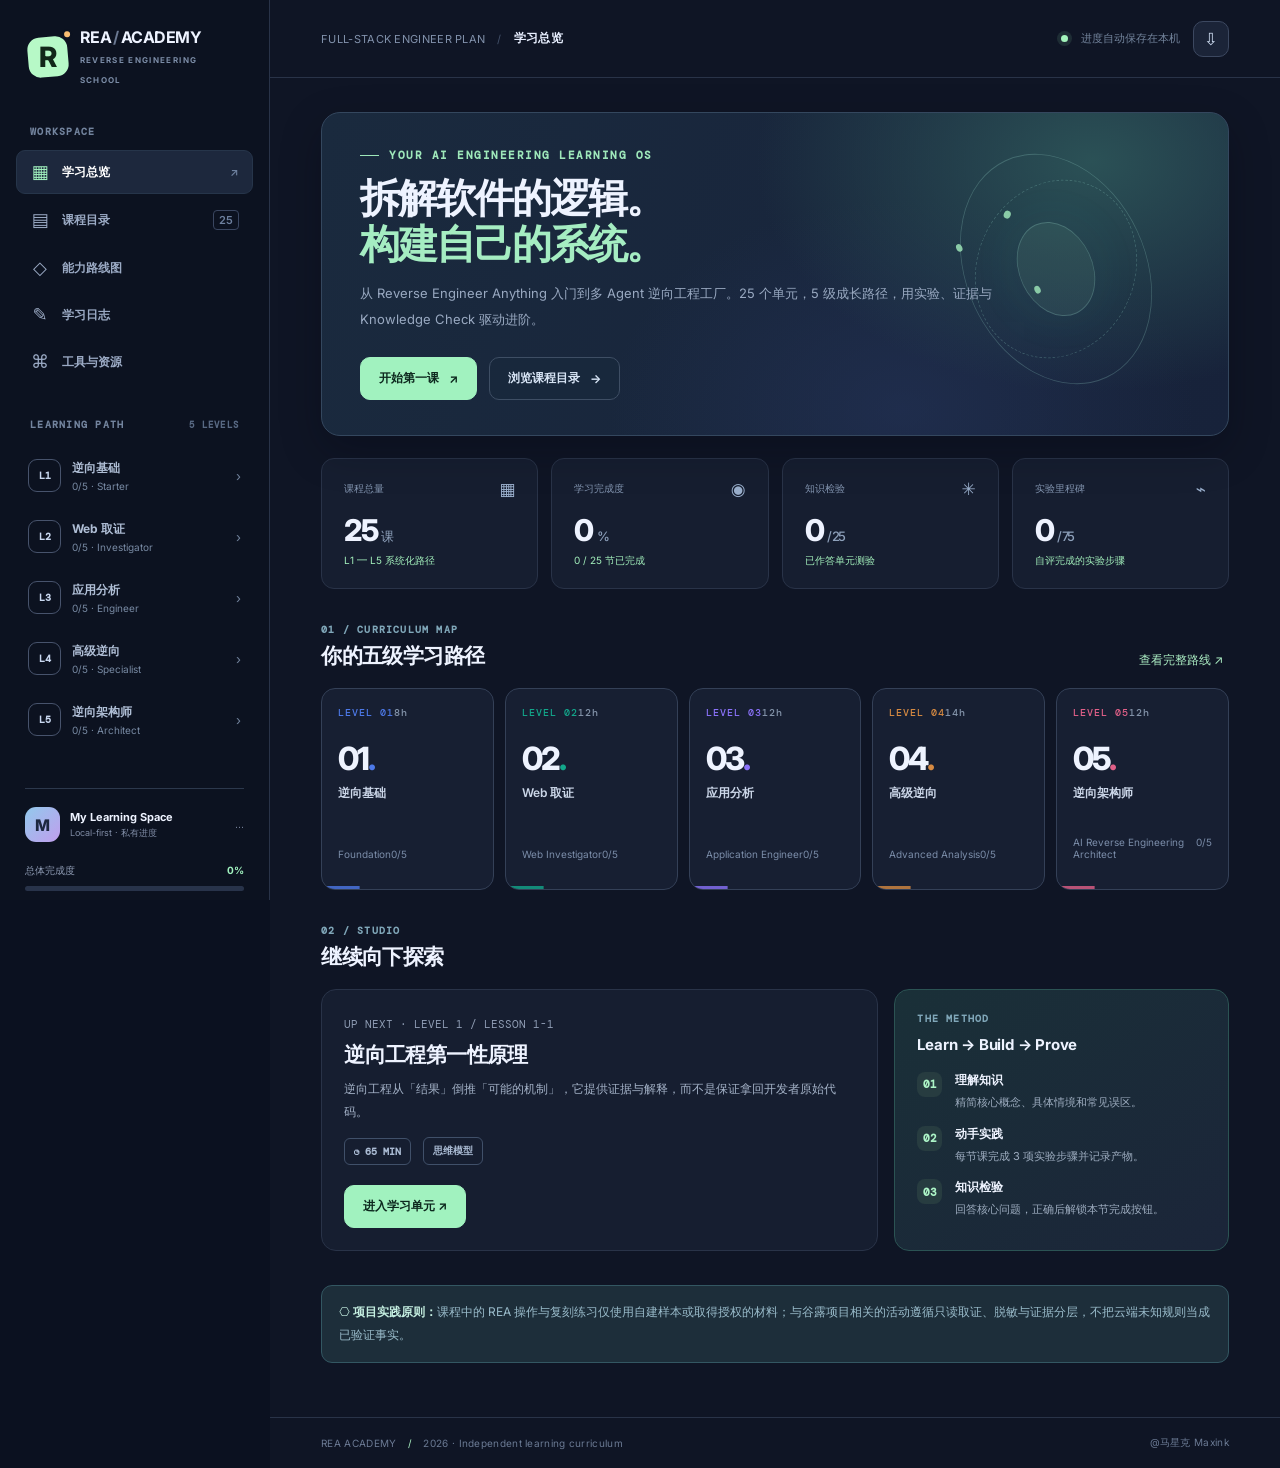
==== commit 334f2d77: "Add learning journal to review written responses and revision history" ====
--- a/rea-academy/index.html
+++ b/rea-academy/index.html
@@ -18,7 +18,16 @@
 @media (max-width:390px){.level-grid{grid-template-columns:1fr 1fr}.level-card{padding:12px;min-height:165px}.level-card .level-large{font-size:27px}.brand{padding-bottom:23px}.hero .h1{font-size:27px}}
 @media(prefers-reduced-motion:reduce){*{scroll-behavior:auto!important;transition:none!important}}
 
-  </style>
+  
+.lab-record{margin:8px 0 13px;padding:14px;border-radius:10px;background:#121e30;border:1px solid #3c4c65}
+.lab-record-title{font-size:12px;font-weight:700;color:#a1f2bf;margin-bottom:8px}
+.lab-textbox{width:100%;min-height:92px;border-radius:8px;border:1px solid #40526e;outline:none;background:#0c172a;color:#e8f3ff;padding:12px;font:13px/1.8 Inter,system-ui,sans-serif;resize:vertical}
+.lab-textbox:focus{border-color:#a1f2bf}
+.lab-record-foot{display:flex;justify-content:space-between;align-items:center;gap:10px;margin-top:10px;flex-wrap:wrap}
+.lab-record-result{margin-top:10px;padding:11px;border-radius:9px;background:#1c3636;color:#bce7cd;font-size:12px;line-height:1.8}
+.lab-record-result.warn{background:#382d36;color:#ffd2d2}
+.lab-record-foot small{font-size:11px;color:#9dafc5}
+</style>
 </head>
 <body>
   <div class="app-shell">
@@ -32,6 +41,7 @@
         <button class="nav-link" data-view="home"><span class="nav-ico">▦</span>学习总览 <span class="nav-end">↗</span></button>
         <button class="nav-link" data-view="curriculum"><span class="nav-ico">▤</span>课程目录 <span class="nav-count">25</span></button>
         <button class="nav-link" data-view="roadmap"><span class="nav-ico">◇</span>能力路线图</button>
+        <button class="nav-link" data-view="journal"><span class="nav-ico">✎</span>学习日志</button>
         <button class="nav-link" data-view="resources"><span class="nav-ico">⌘</span>工具与资源</button>
       </nav>
       <div class="sidebar-head"><span>LEARNING PATH</span><small>5 LEVELS</small></div>
@@ -318,22 +328,60 @@
 function curriculum(){let courses=COURSES.filter(c=>(!filterLevel||c.level===filterLevel)&&(!searchTerm||`${c.title} ${c.intro} ${c.tag} ${c.id}`.toLowerCase().includes(searchTerm.toLowerCase())));let items=filterLevel?moduleCards(courses):LEVELS.map(l=>{const x=courses.filter(c=>c.level===l.id);return x.length?`<div class="row-between" style="margin:29px 0 12px"><h3 style="font-size:15px">L${l.id} · ${l.name}</h3><span class="tiny muted">${doneIn(l.id)} / 5 已完成</span></div><div class="module-list">${moduleCards(x)}</div>`:''}).join('');return `<div class="kicker">CURRICULUM / 25 MODULES</div><h1 class="h1">系统课程目录<span style="color:var(--accent)">.</span></h1><p class="lede">每一课都有概念讲解、真实情境、3 项动手练习和 Knowledge Check。可以跨级浏览，但学习成果按证据和实际实验计分。</p><div class="utility-bar"><input id="catalog-search" class="search-input" style="max-width:440px" type="search" aria-label="搜索课程" placeholder="⌕  搜索课程、知识点、编号..." value="${h(searchTerm)}"/><span class="tiny muted">找到 ${courses.length} 个单元</span></div><div class="filters">${[0,...LEVELS.map(l=>l.id)].map(i=>`<button class="chip ${filterLevel===i?'active':''}" data-filter="${i}">${i===0?'全部课程':`Level ${i}`}</button>`).join('')}</div>${items||'<div class="empty">没有匹配的单元，试试其他关键词。</div>'}`}
 function roadmap(){return `<div class="kicker">CAREER FRAMEWORK / L1—L5</div><h1 class="h1">从工具使用者，<br/><em>到逆向架构师。</em></h1><p class="lede">五级能力不是背诵认证。通过明确的知识、实践成果和工程证据，逐级获得可以复用的逆向能力。</p><div class="roadmap-list">${LEVELS.map(l=>`<div class="roadmap-item"><div class="roadmap-big" style="color:${l.color}">0${l.id}</div><div><div class="eyebrow" style="color:${l.color}">${l.en.toUpperCase()}</div><h3>${l.name}</h3><p>${l.mission}</p><div class="roadmap-tags"><span>${l.duration}</span><span>考核目标 ${l.threshold}+</span><span>毕业：${l.deliver}</span></div></div><button class="btn sm" data-route="level/${l.id}">查看课程 ↗</button></div>`).join('')}</div><section class="section"><div class="notice"><strong>学习评估规则：</strong>每个模块答对 1 道概念检验题，并自行确认 3 步实验后可标记完成。这是学习平台内的自测，不等于正式行业认证，也不替代真实交付的外部验收。</div></section>`}
 function resources(){const cards=[['⌘','REA 官方仓库','工具能力、安装、版本与适用边界，以官方 README 为准。','https://github.com/morluto/rea','查看 GitHub'],['▤','REA 文档索引','跟随文档目录查找 Web、JavaScript、MCP、Provider 等专题。','https://github.com/morluto/rea/tree/main/docs','查看 Docs'],['◇','Playwright','用于浏览器自动化、页面状态观察与 E2E 测试。','https://playwright.dev/docs/intro','查看文档'],['⚙','Chrome DevTools','阅读浏览器 DOM、Network 和调试信息。','https://developer.chrome.com/docs/devtools','查看文档'],['◌','Model Context Protocol','理解 Agent 工具的协议与接口边界。','https://modelcontextprotocol.io/introduction','查看协议'],['↗','Codex','将结构化逆向证据转成独立实现及自动化测试。','https://developers.openai.com/codex/','查看 Codex']];return `<div class="kicker">REFERENCE DESK / TOOLKIT</div><h1 class="h1">工具箱与知识库<span style="color:var(--accent)">.</span></h1><p class="lede">工具文档会不断变化。本站讲授的是稳定的分析方法；实际命令、平台支持和安装参数，请在执行前核对官方版本。</p><div class="resource-grid">${cards.map(c=>`<div class="resource"><div class="resource-icon">${c[0]}</div><div><h3>${c[1]}</h3><p>${c[2]}</p><a href="${c[3]}" target="_blank" rel="noopener noreferrer">${c[4]} ↗</a></div></div>`).join('')}</div><section class="section"><div class="panel"><div class="row-between"><div><h3 class="panel-title">你的学习数据属于你</h3><p class="panel-desc">进度和答题记录保存在当前浏览器的 localStorage，不会跨设备自动同步。随时导出 JSON 备份，再导入到其他设备。</p></div></div><div class="hero-actions"><button class="btn primary" data-action="export">↓ 导出进度 JSON</button><button class="btn ghost" data-action="import">↑ 导入进度 JSON</button></div></div></section>`}
+
+function checkOpenAnswer(id,index,answer){
+ if(id==='1-1'&&index===2){
+  const rules=[
+   [/页面|界面|前端|浏览器|UI/i,'提到页面或前端是可观察的范围'],
+   [/后端|服务端|服务器|数据库|后台/,'指出后端业务、数据或服务端实现仍未知'],
+   [/接口|API|验证|测试|证据|无法证明|不足以|需要|不能证明/i,'指出仍需接口、行为或服务端证据']
+  ];
+  const missing=rules.filter(rule=>!rule[0].test(answer)).map(rule=>rule[1]);
+  return missing.length?{passed:false,text:'已记录。建议补充：'+missing.join('；')+'。参考：页面只证明前端呈现，后端规则、数据与权限还需要额外证据验证。'}:{passed:true,text:'已覆盖 3/3 个关键点：前端可见、后端未知、需要独立验证。这个解释符合本节要求。'};
+ }
+ return {passed:true,text:'回答已记录。请对照本节概念与实验交付物检查；本站不会假装自动验证你在本地运行的工具。'};
+}
+
+
+function journalPage(){
+ const records=Object.entries(state.notes||{}).filter(([k,n])=>n&&(n.draft||n.history?.length)).sort((a,b)=>(b[1].updatedAt||'').localeCompare(a[1].updatedAt||''));
+ const panels=records.map(([key,rec])=>{
+  const pieces=key.split(':'),c=course(pieces[0]),index=Number(pieces[1]);if(!c)return '';
+  const history=(rec.history||[]).slice().reverse().map((v,i)=>'<details style="margin-top:9px"><summary style="cursor:pointer;color:#a1f2bf;font-size:12px">历史提交 '+(rec.history.length-i)+' · '+h(new Date(v.submittedAt).toLocaleString('zh-CN'))+'</summary><p style="white-space:pre-wrap;line-height:1.9;padding:9px 0">'+h(v.answer)+'</p><p class="tiny muted">'+h(v.feedback?.text||'')+'</p></details>').join('');
+  return '<article class="panel" style="margin-top:14px"><div class="row-between"><strong>L'+c.level+' · '+h(c.title)+' · 实验 '+(index+1)+'</strong><button class="btn sm ghost" data-route="lesson/'+c.id+'">编辑 ↗</button></div><p class="tiny muted" style="margin-top:8px">'+h(c.lab[index]||'')+'</p><p style="white-space:pre-wrap;overflow-wrap:anywhere;line-height:1.9;margin-top:13px">'+h(rec.draft||'')+'</p><div class="tiny muted" style="margin-top:10px">已提交 '+(rec.history?.length||0)+' 次'+(rec.feedback?' · '+h(rec.feedback.text):'')+'</div>'+history+'</article>';
+ }).join('');
+ return '<div class="kicker">YOUR LEARNING JOURNAL</div><h1 class="h1">学习日志<span style="color:var(--accent)">.</span></h1><p class="lede">这里能回看你的原始回答、修订历史和知识点自检。仅保存于当前浏览器，不自动同步到其他设备。</p><div class="hero-actions" style="margin-top:20px"><button class="btn primary" data-action="export">↓ 导出我的学习数据</button><button class="btn ghost" data-route="curriculum">返回课程目录 →</button></div>'+ (panels||'<div class="notice" style="margin-top:24px">还没有记录。进入 L1 第一课，在实验任务下面输入自己的理解并提交。</div>')+'<div class="notice" style="margin-top:24px">隐私提示：不要保存账号密码、访问令牌或第三方个人信息。清理浏览器缓存会清除本地学习数据，请定期导出 JSON。</div>';
+}
 function lessonPage(c){const l=level(c.level);state.last=c.id;save();const idx=COURSES.indexOf(c);const next=COURSES[idx+1];const tasks=state.tasks[c.id]||[false,false,false];const answered=state.answers[c.id];const right=answered===c.quiz.a;const checked=tasks.filter(Boolean).length;const lessonPercent=pct(checked+(right?1:0),4);const ready=checked===3&&right;return `<button class="course-return" data-route="level/${c.level}">← L${c.level} ${l.name} / 课程目录</button>
  <header class="learning-header"><div class="meta">${badge(l)} <span>LESSON ${c.id}</span><span>◷ ${c.minutes} MIN</span><span>◆ ${c.tag}</span></div><h1 class="h1">${c.title}<span style="color:${l.color}">.</span></h1><p class="lede">${c.intro}</p></header>
  <div class="learning-layout"><div class="content-stack">
  <section class="learn-card" id="theory"><div class="section-step">01 / CORE KNOWLEDGE</div><h2>知识框架</h2><p class="under-title">先掌握重要概念，再看它们如何连接成一个可分析的系统。</p><div class="concept-list">${c.concepts.map((con,i)=>`<div class="concept"><span class="num">CONCEPT 0${i+1}</span><h3>${con[0]}</h3><p>${con[1]}</p></div>`).join('')}</div><div class="case-study"><b>应用到实际场景：</b> ${c.example}</div>${c.code?`<div class="row-between" style="margin-top:22px"><span class="section-step" style="margin:0">TERMINAL / EXAMPLE</span><button class="link-text" data-copy="${c.id}">复制命令 ↗</button></div><pre class="code-block">${h(c.code)}</pre>`:''}</section>
- <section class="learn-card" id="lab"><div class="section-step">02 / HANDS-ON LAB</div><h2>动手实验</h2><p class="under-title">实验不需要在本站上传账号或程序。请在自己的授权测试环境完成，再逐项自评勾选。</p><div class="lab-tasks">${c.lab.map((task,i)=>`<label class="task"><input type="checkbox" data-task="${c.id}" data-task-index="${i}" ${tasks[i]?'checked':''}/><span>${task}</span></label>`).join('')}</div><div class="deliverable"><strong>⌑ 本节交付物：</strong>${c.deliver}</div></section>
+ <section class="learn-card" id="lab"><div class="section-step">02 / HANDS-ON LAB</div><h2>动手实验</h2><p class="under-title">实验不需要在本站上传账号或程序。请在自己的授权测试环境完成，再逐项自评勾选。</p><div class="lab-tasks">${c.lab.map((task,i)=>`<div class="lab-unit"><label class="task"><input type="checkbox" data-task="${c.id}" data-task-index="${i}" ${tasks[i]?'checked':''}/><span>${h(task)}</span></label><div class="lab-record"><div class="lab-record-title">✎ 我的回答 / 实验记录</div><textarea class="lab-textbox" data-note="${c.id}" data-note-index="${i}" aria-label="实验 ${i+1} 的个人回答" placeholder="写下你的解释、取证依据、观察结果或疑问；内容自动保存在本浏览器。">${h(state.notes[c.id+":"+i]?.draft||"")}</textarea><div class="lab-record-foot"><small id="note-status-${c.id}-${i}">${state.notes[c.id+":"+i]?.updatedAt?"已保存 · "+new Date(state.notes[c.id+":"+i].updatedAt).toLocaleString("zh-CN"):"待填写 · 自动保存"}</small><button class="btn sm ghost" data-note-submit="${c.id}" data-note-index="${i}">提交回答 · 检查理解 ↗</button></div>${state.notes[c.id+":"+i]?.feedback?`<div class="lab-record-result ${state.notes[c.id+":"+i].feedback.passed?"":"warn"}">${h(state.notes[c.id+":"+i].feedback.text)}<br/><span class="tiny muted">已提交 ${state.notes[c.id+":"+i].history?.length||0} 次 · 这是离线规则自检，不是 AI 评分。</span></div>`:""}</div></div>`).join("")}</div><div class="deliverable"><strong>⌑ 本节交付物：</strong>${c.deliver}</div></section>
  <section class="learn-card" id="check"><div class="section-step">03 / KNOWLEDGE CHECK</div><h2>检验你的理解</h2><p class="under-title">回答这道关键题。答对后，还需勾选 3 项实验步骤，才能标记本节完成。</p><h3 style="font-size:14px;line-height:1.9;margin-top:20px">${c.quiz.q}</h3><div class="quiz-options">${c.quiz.options.map((o,i)=>`<button class="option ${answered===i?'selected':''} ${answered===i?(right?'correct':'wrong'):''}" data-answer="${c.id}" data-option="${i}"><span class="option-index">${'ABC'[i]}</span>${h(o)}</button>`).join('')}</div>${Number.isInteger(answered)?`<div class="result-box ${right?'':'bad'}"><b>${right?'✓ 答对了！':'△ 再想一想'}</b><br/>${c.quiz.why}</div>`:'<p class="quiz-hint">知识检验可以反复尝试，不计入外部考试成绩。</p>'}<div class="row-between" style="margin-top:23px;flex-wrap:wrap"><span class="tiny muted">${checked}/3 实验步骤 · ${right?'知识检验已通过':'待通过知识检验'}</span><button class="btn primary" data-finish="${c.id}" ${ready?'':'disabled'}>${done(c.id)?'✓ 已完成本节':'完成本节 →'}</button></div></section>
  ${next?`<button class="next-lesson" data-route="lesson/${next.id}"><span>下一单元 · ${next.title}</span><b>→</b></button>`:'<button class="next-lesson" data-route="home"><span>恭喜到达课程最后一站 · 返回总览</span><b>→</b></button>'}</div>
  <aside class="side-study"><div class="study-panel"><h3>本节学习进度</h3><div class="study-ring" style="--pct:${lessonPercent}%"><b>${lessonPercent}%</b><small>CHECKLIST</small></div><div class="study-progress-text">${checked}/3 Lab 已勾选 · ${right?'Quiz 已通过':'Quiz 未通过'}</div><hr class="line"/><h3>学习导航</h3><nav class="lesson-mini-nav"><button data-scroll="theory">◈ 核心概念</button><button data-scroll="lab">▤ 动手实验</button><button data-scroll="check">◎ Knowledge Check</button></nav></div><div class="study-panel"><h3>当前 Level</h3><p>L${l.id} ${l.name} · ${doneIn(l.id)}/5 节已完成</p><div class="progress-track" style="margin-top:14px"><span style="width:${doneIn(l.id)*20}%"></span></div><button class="btn sm ghost" style="margin-top:18px;width:100%" data-route="level/${l.id}">查看本级课表 ↗</button></div><div class="notice"><strong>学习提醒：</strong>本站知识检验为练习题。真实项目仍需要保存分析证据、运行日志和实际验收。</div></aside></div>`}
-function render(){const r=routeFromHash();let page,crumb='学习总览';if(r==='home'){page=home()}else if(r==='curriculum'){page=curriculum();crumb='课程目录'}else if(r==='roadmap'){page=roadmap();crumb='能力路线图'}else if(r==='resources'){page=resources();crumb='工具与资源'}else if(r.startsWith('lesson/')){const c=course(r.split('/')[1]);if(c){page=lessonPage(c);crumb=`L${c.level} / ${c.title}`}else{page=home()}}else if(r.startsWith('level/')){const l=level(r.split('/')[1]);if(l){page=levelPage(l);crumb=`L${l.id} ${l.name}`}else page=home()}else{page=home()};el('page-content').innerHTML=page;el('crumb-name').textContent=crumb;updateSidebar(r);document.title=`${crumb} · REA Academy`}
-function exportProgress(){const blob=new Blob([JSON.stringify({app:'rea-academy',version:1,exportedAt:new Date().toISOString(),progress:state},null,2)],{type:'application/json'});const a=document.createElement('a');a.href=URL.createObjectURL(blob);a.download=`rea-academy-progress-${new Date().toISOString().slice(0,10)}.json`;document.body.append(a);a.click();a.remove();setTimeout(()=>URL.revokeObjectURL(a.href),2000);toast('学习进度已导出到文件')}
+function render(){const r=routeFromHash();let page,crumb='学习总览';if(r==='home'){page=home()}else if(r==='journal'){page=journalPage();crumb='学习日志'}else if(r==='curriculum'){page=curriculum();crumb='课程目录'}else if(r==='roadmap'){page=roadmap();crumb='能力路线图'}else if(r==='resources'){page=resources();crumb='工具与资源'}else if(r.startsWith('lesson/')){const c=course(r.split('/')[1]);if(c){page=lessonPage(c);crumb=`L${c.level} / ${c.title}`}else{page=home()}}else if(r.startsWith('level/')){const l=level(r.split('/')[1]);if(l){page=levelPage(l);crumb=`L${l.id} ${l.name}`}else page=home()}else{page=home()};el('page-content').innerHTML=page;el('crumb-name').textContent=crumb;updateSidebar(r);document.title=`${crumb} · REA Academy`}
+function exportProgress(){const blob=new Blob([JSON.stringify({app:'rea-academy',version:2,exportedAt:new Date().toISOString(),progress:state},null,2)],{type:'application/json'});const a=document.createElement('a');a.href=URL.createObjectURL(blob);a.download=`rea-academy-progress-${new Date().toISOString().slice(0,10)}.json`;document.body.append(a);a.click();a.remove();setTimeout(()=>URL.revokeObjectURL(a.href),2000);toast('学习进度已导出到文件')}
 async function copyText(text){try{await navigator.clipboard.writeText(text);toast('命令已复制')}catch{const ta=document.createElement('textarea');ta.value=text;document.body.append(ta);ta.select();document.execCommand('copy');ta.remove();toast('命令已复制')}}
 document.addEventListener('click',e=>{
  const b=e.target.closest('button,[data-action],[data-route],[data-view]');if(!b)return;
  if(b.dataset.route){route(b.dataset.route);return}
  if(b.dataset.view){route(b.dataset.view);return}
  if(b.dataset.filter!==undefined){filterLevel=Number(b.dataset.filter);render();return}
+
+ if(b.dataset.noteSubmit){
+  const id=b.dataset.noteSubmit,index=Number(b.dataset.noteIndex),key=id+':'+index;
+  const entry=state.notes[key]||{draft:'',history:[]};
+  const answer=(entry.draft||'').trim();
+  if(answer.length<10){toast('请先写至少 10 个字，再提交回答');return}
+  const feedback=checkOpenAnswer(id,index,answer);
+  entry.feedback=feedback;entry.updatedAt=new Date().toISOString();
+  entry.history=[...(entry.history||[]),{answer,submittedAt:entry.updatedAt,feedback}].slice(-30);
+  state.notes[key]=entry;
+  if(id==='1-1'&&index===2&&feedback.passed){const t=state.tasks[id]||[false,false,false];t[index]=true;state.tasks[id]=t;}
+  save();render();document.querySelector('[data-note="'+id+'"][data-note-index="'+index+'"]')?.scrollIntoView({block:'center',behavior:'smooth'});
+  toast(feedback.passed?'回答已保存并通过规则自检':'回答已保存，请根据提示补充');return;
+ }
  if(b.dataset.answer){const id=b.dataset.answer;state.answers[id]=Number(b.dataset.option);save();render();document.getElementById('check')?.scrollIntoView({block:'center',behavior:'smooth'});return}
  if(b.dataset.finish){const id=b.dataset.finish;const c=course(id);const ok=state.answers[id]===c.quiz.a&&(state.tasks[id]||[]).filter(Boolean).length===3;if(ok){if(!done(id))state.completed.push(id);save();toast('已完成 '+c.title);const i=COURSES.indexOf(c);route(COURSES[i+1]?`lesson/${COURSES[i+1].id}`:'home')}return}
  if(b.dataset.scroll){el(b.dataset.scroll)?.scrollIntoView({behavior:'smooth',block:'start'});return}
@@ -344,7 +392,17 @@
  if(b.dataset.action==='import'){el('import-file').click();return}
 });
 document.addEventListener('change',e=>{if(e.target.dataset.task){const id=e.target.dataset.task;const i=Number(e.target.dataset.taskIndex);const v=state.tasks[id]||[false,false,false];v[i]=e.target.checked;state.tasks[id]=v;save();render();document.getElementById('lab')?.scrollIntoView({block:'nearest'});}});
-document.addEventListener('input',e=>{if(e.target.id==='catalog-search'){const start=e.target.selectionStart;searchTerm=e.target.value;render();const input=el('catalog-search');input.focus();try{input.setSelectionRange(start,start)}catch{}}});
+
+document.addEventListener('input',e=>{
+ if(e.target.dataset.note){
+  const id=e.target.dataset.note,index=Number(e.target.dataset.noteIndex),key=id+':'+index;
+  const entry=state.notes[key]||{draft:'',history:[]};
+  entry.draft=e.target.value;entry.updatedAt=new Date().toISOString();state.notes[key]=entry;save();
+  const status=el('note-status-'+id+'-'+index);
+  if(status)status.textContent='自动保存 · '+new Date(entry.updatedAt).toLocaleTimeString('zh-CN');
+  return;
+ }
+ if(e.target.id==='catalog-search'){const start=e.target.selectionStart;searchTerm=e.target.value;render();const input=el('catalog-search');input.focus();try{input.setSelectionRange(start,start)}catch{}}});
 el('scrim').addEventListener('click',()=>{el('sidebar').classList.remove('open');el('scrim').classList.remove('show')});
 el('import-file').addEventListener('change',async e=>{const file=e.target.files?.[0];if(!file)return;try{const d=JSON.parse(await file.text());if(d.app!=='rea-academy'||!d.progress)throw Error('invalid');const x=d.progress;state={completed:Array.isArray(x.completed)?x.completed.filter(id=>ids.includes(id)):[],answers:typeof x.answers==='object'&&x.answers?x.answers:{},tasks:typeof x.tasks==='object'&&x.tasks?x.tasks:{},notes:typeof x.notes==='object'&&x.notes?x.notes:{},last:ids.includes(x.last)?x.last:'1-1'};save();render();toast('已导入进度记录')}catch{toast('文件格式不符合 REA Academy 进度规范')}finally{e.target.value=''}});
 window.addEventListener('hashchange',()=>{render();window.scrollTo(0,0)});
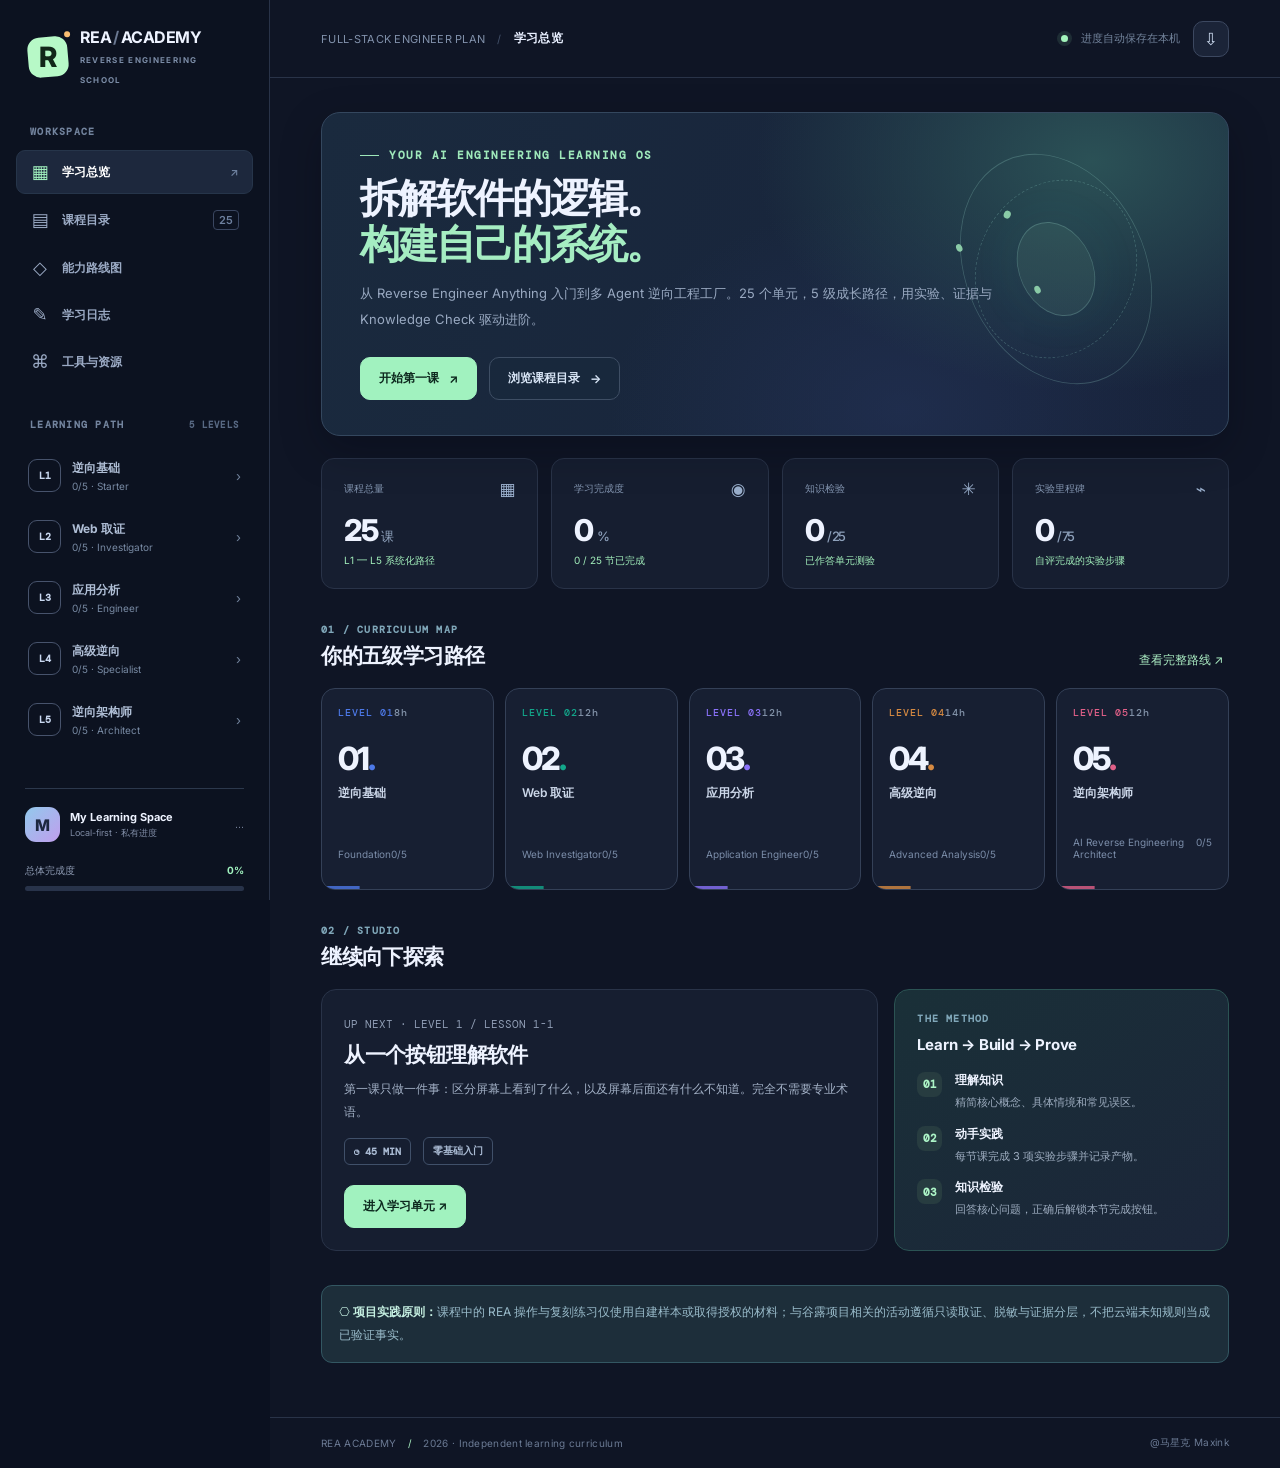
==== commit 903215c2: "Make first lesson approachable: everyday examples and no professional-keyword grading" ====
--- a/rea-academy/index.html
+++ b/rea-academy/index.html
@@ -27,7 +27,7 @@
 .lab-record-result{margin-top:10px;padding:11px;border-radius:9px;background:#1c3636;color:#bce7cd;font-size:12px;line-height:1.8}
 .lab-record-result.warn{background:#382d36;color:#ffd2d2}
 .lab-record-foot small{font-size:11px;color:#9dafc5}
-</style>
+.beginner-guide{border:1px solid #4c7c63;background:#173229;padding:17px 19px;border-radius:12px;color:#c6efdc;margin:18px 0;line-height:1.9;font-size:13px}.beginner-guide p{margin-top:8px}.beginner-guide b{color:#a1f2bf}</style>
 </head>
 <body>
   <div class="app-shell">
@@ -78,12 +78,12 @@
 
 const COURSES = [
 {
- id:'1-1',level:1,title:'逆向工程第一性原理',minutes:65,tag:'思维模型',intro:'逆向工程从「结果」倒推「可能的机制」，它提供证据与解释，而不是保证拿回开发者原始代码。',
- concepts:[
- ['黑盒与白盒','黑盒只能观察输入、输出与可见行为；白盒拥有源码或内部结构。实际项目往往是灰盒：能看见网页脚本，却看不见私有后端。'],
- ['静态与动态','静态分析不运行目标：阅读程序文件、依赖和符号；动态分析观察真实执行过程、网络和状态变化。两种证据要相互印证。'],
- ['Decompile → Understand → Recreate','先提取可读线索，再沿证据解释功能，最后针对自己的技术栈独立实现。反编译的伪代码不等于原始源码。']
- ],example:'场景：看见「关闭项目」按钮。黑盒能观察弹窗与保存后的状态；静态分析可能发现状态枚举；真正的服务端保存逻辑仍需单独验证。',lab:['为一个常用应用列出 3 个可观察行为','分别标注每个行为属于静态/动态/未知证据','写一句话解释为何「页面可见」不等于「后端已知」'],deliver:'一页黑盒/灰盒/白盒证据对照表',quiz:{q:'REA 分析一套应用后，哪个结论最可靠？',options:['必然恢复原始源码','能形成有来源、有边界的行为和结构分析','一定能读取云端私有数据库'],a:1,why:'REA 的设计强调可复查证据，不声称自动克隆应用或恢复原始源码。'}
+ id:'1-1',level:1,title:'从一个按钮理解软件',minutes:45,tag:'零基础入门',intro:'第一课只做一件事：区分屏幕上看到了什么，以及屏幕后面还有什么不知道。完全不需要专业术语。',
+ concepts:[
+ ['看得到 ≠ 全知道','想象你在餐厅点餐：能看到菜单和菜品，但看不到厨房做法。打开 App 看到按钮也是同样道理。'],
+ ['动手观察','例如点击「收藏」后爱心变红了，你知道屏幕发生了变化，但还不知道网站有没有在服务器保存数据。先观察，再提问。'],
+ ['REA 在帮我们做什么','REA 像调查助手，能分析你有权访问的程序线索，帮助理解软件的工作方式；看到页面不会自动知道全部内部细节。']
+ ],example:'生活例子：打开外卖 App，看到「提交订单」按钮，只能说明页面提供了入口。订单有没有成功存入系统，还要观察实际结果。就像看到餐厅菜单，不代表知道厨房的做法。',lab:['找一个熟悉的 App 按钮（例如收藏、购物车），写写你看到了什么','点一下按钮：有什么变化？有什么事情暂时看不出来？','用自己的话说：为什么看到按钮，也不等于知道软件背后怎样工作？'],deliver:'三句自己的观察或想法；用大白话即可',quiz:{q:'你在 App 上看到一个「提交」按钮，哪句话更准确？',options:['只要看见按钮，就一定知道服务器怎样处理','只能确认页面有这个按钮；背后怎样处理还要了解','有这个按钮就能立即得到软件的全部源码'],a:1,why:'看到按钮只能证明页面展示了入口，背后有没有保存、怎样处理，需要进一步观察。'}
 },
 {
  id:'1-2',level:1,title:'本地环境与安全安装',minutes:95,tag:'环境配置',intro:'先诊断，再安装。工具链的版本、系统和权限边界，决定后续分析是否可信。',
@@ -286,7 +286,7 @@
 const ids = COURSES.map(c=>c.id);
 const defaultState = {completed:[],answers:{},tasks:{},notes:{},last:'1-1'};
 function loadState(){try{const s=JSON.parse(localStorage.getItem(STORE_KEY)||'{}');return {completed:Array.isArray(s.completed)?s.completed.filter(id=>ids.includes(id)):[],answers:typeof s.answers==='object'&&s.answers?s.answers:{},tasks:typeof s.tasks==='object'&&s.tasks?s.tasks:{},notes:typeof s.notes==='object'&&s.notes?s.notes:{},last:ids.includes(s.last)?s.last:'1-1'};}catch{return {...defaultState}}}
-let state=loadState();let filterLevel=0;let searchTerm='';let toastTimer;
+let state=loadState();if((state.notes['1-1:2']?.history||[]).length){const prev=state.tasks['1-1']||[false,false,false];prev[2]=true;state.tasks['1-1']=prev;}let filterLevel=0;let searchTerm='';let toastTimer;
 const el=id=>document.getElementById(id);
 const course=id=>COURSES.find(c=>c.id===id);
 const level=id=>LEVELS.find(l=>l.id===Number(id));
@@ -330,18 +330,13 @@
 function resources(){const cards=[['⌘','REA 官方仓库','工具能力、安装、版本与适用边界，以官方 README 为准。','https://github.com/morluto/rea','查看 GitHub'],['▤','REA 文档索引','跟随文档目录查找 Web、JavaScript、MCP、Provider 等专题。','https://github.com/morluto/rea/tree/main/docs','查看 Docs'],['◇','Playwright','用于浏览器自动化、页面状态观察与 E2E 测试。','https://playwright.dev/docs/intro','查看文档'],['⚙','Chrome DevTools','阅读浏览器 DOM、Network 和调试信息。','https://developer.chrome.com/docs/devtools','查看文档'],['◌','Model Context Protocol','理解 Agent 工具的协议与接口边界。','https://modelcontextprotocol.io/introduction','查看协议'],['↗','Codex','将结构化逆向证据转成独立实现及自动化测试。','https://developers.openai.com/codex/','查看 Codex']];return `<div class="kicker">REFERENCE DESK / TOOLKIT</div><h1 class="h1">工具箱与知识库<span style="color:var(--accent)">.</span></h1><p class="lede">工具文档会不断变化。本站讲授的是稳定的分析方法；实际命令、平台支持和安装参数，请在执行前核对官方版本。</p><div class="resource-grid">${cards.map(c=>`<div class="resource"><div class="resource-icon">${c[0]}</div><div><h3>${c[1]}</h3><p>${c[2]}</p><a href="${c[3]}" target="_blank" rel="noopener noreferrer">${c[4]} ↗</a></div></div>`).join('')}</div><section class="section"><div class="panel"><div class="row-between"><div><h3 class="panel-title">你的学习数据属于你</h3><p class="panel-desc">进度和答题记录保存在当前浏览器的 localStorage，不会跨设备自动同步。随时导出 JSON 备份，再导入到其他设备。</p></div></div><div class="hero-actions"><button class="btn primary" data-action="export">↓ 导出进度 JSON</button><button class="btn ghost" data-action="import">↑ 导入进度 JSON</button></div></div></section>`}
 
 function checkOpenAnswer(id,index,answer){
- if(id==='1-1'&&index===2){
-  const rules=[
-   [/页面|界面|前端|浏览器|UI/i,'提到页面或前端是可观察的范围'],
-   [/后端|服务端|服务器|数据库|后台/,'指出后端业务、数据或服务端实现仍未知'],
-   [/接口|API|验证|测试|证据|无法证明|不足以|需要|不能证明/i,'指出仍需接口、行为或服务端证据']
-  ];
-  const missing=rules.filter(rule=>!rule[0].test(answer)).map(rule=>rule[1]);
-  return missing.length?{passed:false,text:'已记录。建议补充：'+missing.join('；')+'。参考：页面只证明前端呈现，后端规则、数据与权限还需要额外证据验证。'}:{passed:true,text:'已覆盖 3/3 个关键点：前端可见、后端未知、需要独立验证。这个解释符合本节要求。'};
+ const reply=String(answer||'').trim();
+ if(id==='1-1'){
+  const example='例子：我看到外卖 App 有下单按钮，但还不知道订单有没有真正保存。就像看到餐厅菜单，不代表知道厨房怎么做。';
+  return {passed:true,text:reply.length<5?'已经收到你的想法。第一课不考专业词，也没有开放题不及格。可以看看这个例子，再用自己的话说一句：'+example:'你的原话已记录。第一课按主动观察与表达记录，不会因为没写“前端”“后端”“接口”就判错。'+example};
  }
- return {passed:true,text:'回答已记录。请对照本节概念与实验交付物检查；本站不会假装自动验证你在本地运行的工具。'};
+ return {passed:true,text:'已经保存你的原话。这是一份学习笔记，不会因缺少专业术语判不通过。真实实验仍要自己验证。'};
 }
-
 
 function journalPage(){
  const records=Object.entries(state.notes||{}).filter(([k,n])=>n&&(n.draft||n.history?.length)).sort((a,b)=>(b[1].updatedAt||'').localeCompare(a[1].updatedAt||''));
@@ -356,8 +351,8 @@
  <header class="learning-header"><div class="meta">${badge(l)} <span>LESSON ${c.id}</span><span>◷ ${c.minutes} MIN</span><span>◆ ${c.tag}</span></div><h1 class="h1">${c.title}<span style="color:${l.color}">.</span></h1><p class="lede">${c.intro}</p></header>
  <div class="learning-layout"><div class="content-stack">
  <section class="learn-card" id="theory"><div class="section-step">01 / CORE KNOWLEDGE</div><h2>知识框架</h2><p class="under-title">先掌握重要概念，再看它们如何连接成一个可分析的系统。</p><div class="concept-list">${c.concepts.map((con,i)=>`<div class="concept"><span class="num">CONCEPT 0${i+1}</span><h3>${con[0]}</h3><p>${con[1]}</p></div>`).join('')}</div><div class="case-study"><b>应用到实际场景：</b> ${c.example}</div>${c.code?`<div class="row-between" style="margin-top:22px"><span class="section-step" style="margin:0">TERMINAL / EXAMPLE</span><button class="link-text" data-copy="${c.id}">复制命令 ↗</button></div><pre class="code-block">${h(c.code)}</pre>`:''}</section>
- <section class="learn-card" id="lab"><div class="section-step">02 / HANDS-ON LAB</div><h2>动手实验</h2><p class="under-title">实验不需要在本站上传账号或程序。请在自己的授权测试环境完成，再逐项自评勾选。</p><div class="lab-tasks">${c.lab.map((task,i)=>`<div class="lab-unit"><label class="task"><input type="checkbox" data-task="${c.id}" data-task-index="${i}" ${tasks[i]?'checked':''}/><span>${h(task)}</span></label><div class="lab-record"><div class="lab-record-title">✎ 我的回答 / 实验记录</div><textarea class="lab-textbox" data-note="${c.id}" data-note-index="${i}" aria-label="实验 ${i+1} 的个人回答" placeholder="写下你的解释、取证依据、观察结果或疑问；内容自动保存在本浏览器。">${h(state.notes[c.id+":"+i]?.draft||"")}</textarea><div class="lab-record-foot"><small id="note-status-${c.id}-${i}">${state.notes[c.id+":"+i]?.updatedAt?"已保存 · "+new Date(state.notes[c.id+":"+i].updatedAt).toLocaleString("zh-CN"):"待填写 · 自动保存"}</small><button class="btn sm ghost" data-note-submit="${c.id}" data-note-index="${i}">提交回答 · 检查理解 ↗</button></div>${state.notes[c.id+":"+i]?.feedback?`<div class="lab-record-result ${state.notes[c.id+":"+i].feedback.passed?"":"warn"}">${h(state.notes[c.id+":"+i].feedback.text)}<br/><span class="tiny muted">已提交 ${state.notes[c.id+":"+i].history?.length||0} 次 · 这是离线规则自检，不是 AI 评分。</span></div>`:""}</div></div>`).join("")}</div><div class="deliverable"><strong>⌑ 本节交付物：</strong>${c.deliver}</div></section>
- <section class="learn-card" id="check"><div class="section-step">03 / KNOWLEDGE CHECK</div><h2>检验你的理解</h2><p class="under-title">回答这道关键题。答对后，还需勾选 3 项实验步骤，才能标记本节完成。</p><h3 style="font-size:14px;line-height:1.9;margin-top:20px">${c.quiz.q}</h3><div class="quiz-options">${c.quiz.options.map((o,i)=>`<button class="option ${answered===i?'selected':''} ${answered===i?(right?'correct':'wrong'):''}" data-answer="${c.id}" data-option="${i}"><span class="option-index">${'ABC'[i]}</span>${h(o)}</button>`).join('')}</div>${Number.isInteger(answered)?`<div class="result-box ${right?'':'bad'}"><b>${right?'✓ 答对了！':'△ 再想一想'}</b><br/>${c.quiz.why}</div>`:'<p class="quiz-hint">知识检验可以反复尝试，不计入外部考试成绩。</p>'}<div class="row-between" style="margin-top:23px;flex-wrap:wrap"><span class="tiny muted">${checked}/3 实验步骤 · ${right?'知识检验已通过':'待通过知识检验'}</span><button class="btn primary" data-finish="${c.id}" ${ready?'':'disabled'}>${done(c.id)?'✓ 已完成本节':'完成本节 →'}</button></div></section>
+ <section class="learn-card" id="lab"><div class="section-step">02 / HANDS-ON LAB</div><h2>动手实验</h2><p class="under-title">${c.level===1?'L1 从大白话开始：不懂就写“不懂”，想到什么、看到了什么，都可以记下来。专业名词慢慢学。':'实验只使用自己的或取得授权的测试环境；写下观察，再自评完成。'}</p>${c.id==='1-1'?`<div class="beginner-guide"><strong>🍜 看一眼就懂的例子</strong><p>外卖 App 有「付款」按钮，就像餐厅有菜单；看得到按钮，不代表已经知道钱怎么结算、订单保存到哪里。</p><p><b>第一课只学一句：</b>看到外面，不代表了解里面。用自己的话说就可以，绝不按术语打分。</p></div>`:''}<div class="lab-tasks">${c.lab.map((task,i)=>`<div class="lab-unit"><label class="task"><input type="checkbox" data-task="${c.id}" data-task-index="${i}" ${tasks[i]?'checked':''}/><span>${h(task)}</span></label><div class="lab-record"><div class="lab-record-title">✎ 我的回答 / 实验记录</div><textarea class="lab-textbox" data-note="${c.id}" data-note-index="${i}" aria-label="实验 ${i+1} 的个人回答" placeholder="写下你的解释、取证依据、观察结果或疑问；内容自动保存在本浏览器。">${h(state.notes[c.id+":"+i]?.draft||"")}</textarea><div class="lab-record-foot"><small id="note-status-${c.id}-${i}">${state.notes[c.id+":"+i]?.updatedAt?"已保存 · "+new Date(state.notes[c.id+":"+i].updatedAt).toLocaleString("zh-CN"):"待填写 · 自动保存"}</small><button class="btn sm ghost" data-note-submit="${c.id}" data-note-index="${i}">${c.level===1?'保存我的想法 · 看参考讲解 ↗':'提交回答 · 检查理解 ↗'}</button></div>${state.notes[c.id+":"+i]?.feedback?`<div class="lab-record-result ${state.notes[c.id+":"+i].feedback.passed?"":"warn"}">${h(state.notes[c.id+":"+i].feedback.text)}<br/><span class="tiny muted">已提交 ${state.notes[c.id+":"+i].history?.length||0} 次 · 这是离线规则自检，不是 AI 评分。</span></div>`:""}</div></div>`).join("")}</div><div class="deliverable"><strong>⌑ 本节交付物：</strong>${c.deliver}</div></section>
+ <section class="learn-card" id="check"><div class="section-step">03 / KNOWLEDGE CHECK</div><h2>检验你的理解</h2><p class="under-title">${c.level===1?'这里是帮助理解的小问题，选错会给解释，可以重新选。无需背专业词。':'通过小测后，结合实验记录自评完成。'}</p><h3 style="font-size:14px;line-height:1.9;margin-top:20px">${c.quiz.q}</h3><div class="quiz-options">${c.quiz.options.map((o,i)=>`<button class="option ${answered===i?'selected':''} ${answered===i?(right?'correct':'wrong'):''}" data-answer="${c.id}" data-option="${i}"><span class="option-index">${'ABC'[i]}</span>${h(o)}</button>`).join('')}</div>${Number.isInteger(answered)?`<div class="result-box ${right?'':'bad'}"><b>${right?'✓ 答对了！':'△ 再想一想'}</b><br/>${c.quiz.why}</div>`:'<p class="quiz-hint">知识检验可以反复尝试，不计入外部考试成绩。</p>'}<div class="row-between" style="margin-top:23px;flex-wrap:wrap"><span class="tiny muted">${checked}/3 实验步骤 · ${right?'知识检验已通过':'待通过知识检验'}</span><button class="btn primary" data-finish="${c.id}" ${ready?'':'disabled'}>${done(c.id)?'✓ 已完成本节':'完成本节 →'}</button></div></section>
  ${next?`<button class="next-lesson" data-route="lesson/${next.id}"><span>下一单元 · ${next.title}</span><b>→</b></button>`:'<button class="next-lesson" data-route="home"><span>恭喜到达课程最后一站 · 返回总览</span><b>→</b></button>'}</div>
  <aside class="side-study"><div class="study-panel"><h3>本节学习进度</h3><div class="study-ring" style="--pct:${lessonPercent}%"><b>${lessonPercent}%</b><small>CHECKLIST</small></div><div class="study-progress-text">${checked}/3 Lab 已勾选 · ${right?'Quiz 已通过':'Quiz 未通过'}</div><hr class="line"/><h3>学习导航</h3><nav class="lesson-mini-nav"><button data-scroll="theory">◈ 核心概念</button><button data-scroll="lab">▤ 动手实验</button><button data-scroll="check">◎ Knowledge Check</button></nav></div><div class="study-panel"><h3>当前 Level</h3><p>L${l.id} ${l.name} · ${doneIn(l.id)}/5 节已完成</p><div class="progress-track" style="margin-top:14px"><span style="width:${doneIn(l.id)*20}%"></span></div><button class="btn sm ghost" style="margin-top:18px;width:100%" data-route="level/${l.id}">查看本级课表 ↗</button></div><div class="notice"><strong>学习提醒：</strong>本站知识检验为练习题。真实项目仍需要保存分析证据、运行日志和实际验收。</div></aside></div>`}
 function render(){const r=routeFromHash();let page,crumb='学习总览';if(r==='home'){page=home()}else if(r==='journal'){page=journalPage();crumb='学习日志'}else if(r==='curriculum'){page=curriculum();crumb='课程目录'}else if(r==='roadmap'){page=roadmap();crumb='能力路线图'}else if(r==='resources'){page=resources();crumb='工具与资源'}else if(r.startsWith('lesson/')){const c=course(r.split('/')[1]);if(c){page=lessonPage(c);crumb=`L${c.level} / ${c.title}`}else{page=home()}}else if(r.startsWith('level/')){const l=level(r.split('/')[1]);if(l){page=levelPage(l);crumb=`L${l.id} ${l.name}`}else page=home()}else{page=home()};el('page-content').innerHTML=page;el('crumb-name').textContent=crumb;updateSidebar(r);document.title=`${crumb} · REA Academy`}
@@ -373,14 +368,14 @@
   const id=b.dataset.noteSubmit,index=Number(b.dataset.noteIndex),key=id+':'+index;
   const entry=state.notes[key]||{draft:'',history:[]};
   const answer=(entry.draft||'').trim();
-  if(answer.length<10){toast('请先写至少 10 个字，再提交回答');return}
+  if(!answer){toast('请先写一点你的想法，不用专业术语');return}
   const feedback=checkOpenAnswer(id,index,answer);
   entry.feedback=feedback;entry.updatedAt=new Date().toISOString();
   entry.history=[...(entry.history||[]),{answer,submittedAt:entry.updatedAt,feedback}].slice(-30);
   state.notes[key]=entry;
-  if(id==='1-1'&&index===2&&feedback.passed){const t=state.tasks[id]||[false,false,false];t[index]=true;state.tasks[id]=t;}
+  if(id==='1-1'&&feedback.passed){const t=state.tasks[id]||[false,false,false];t[index]=true;state.tasks[id]=t;}
   save();render();document.querySelector('[data-note="'+id+'"][data-note-index="'+index+'"]')?.scrollIntoView({block:'center',behavior:'smooth'});
-  toast(feedback.passed?'回答已保存并通过规则自检':'回答已保存，请根据提示补充');return;
+  toast('你的回答已保存 · 第一课不考专业术语');return;
  }
  if(b.dataset.answer){const id=b.dataset.answer;state.answers[id]=Number(b.dataset.option);save();render();document.getElementById('check')?.scrollIntoView({block:'center',behavior:'smooth'});return}
  if(b.dataset.finish){const id=b.dataset.finish;const c=course(id);const ok=state.answers[id]===c.quiz.a&&(state.tasks[id]||[]).filter(Boolean).length===3;if(ok){if(!done(id))state.completed.push(id);save();toast('已完成 '+c.title);const i=COURSES.indexOf(c);route(COURSES[i+1]?`lesson/${COURSES[i+1].id}`:'home')}return}
